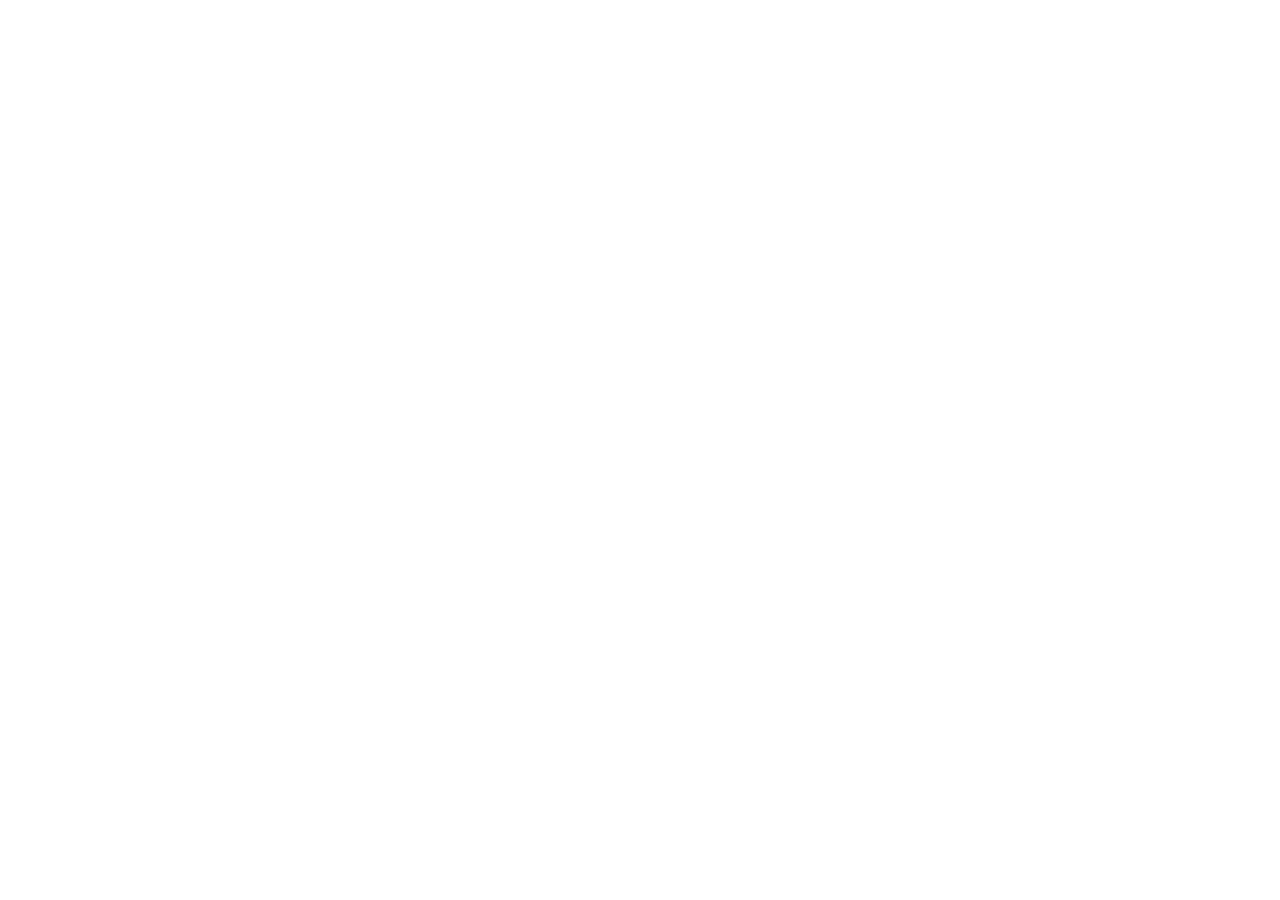
==== Actividades.html @ 1272c73a "Modificacion de landing" ====
<!DOCTYPE HTML>
<!--
	Phantom by HTML5 UP
	html5up.net | @ajlkn
	Free for personal and commercial use under the CCA 3.0 license (html5up.net/license)
-->
<html>
	<head>
		<title>Actividades</title>

	</head>
</html>
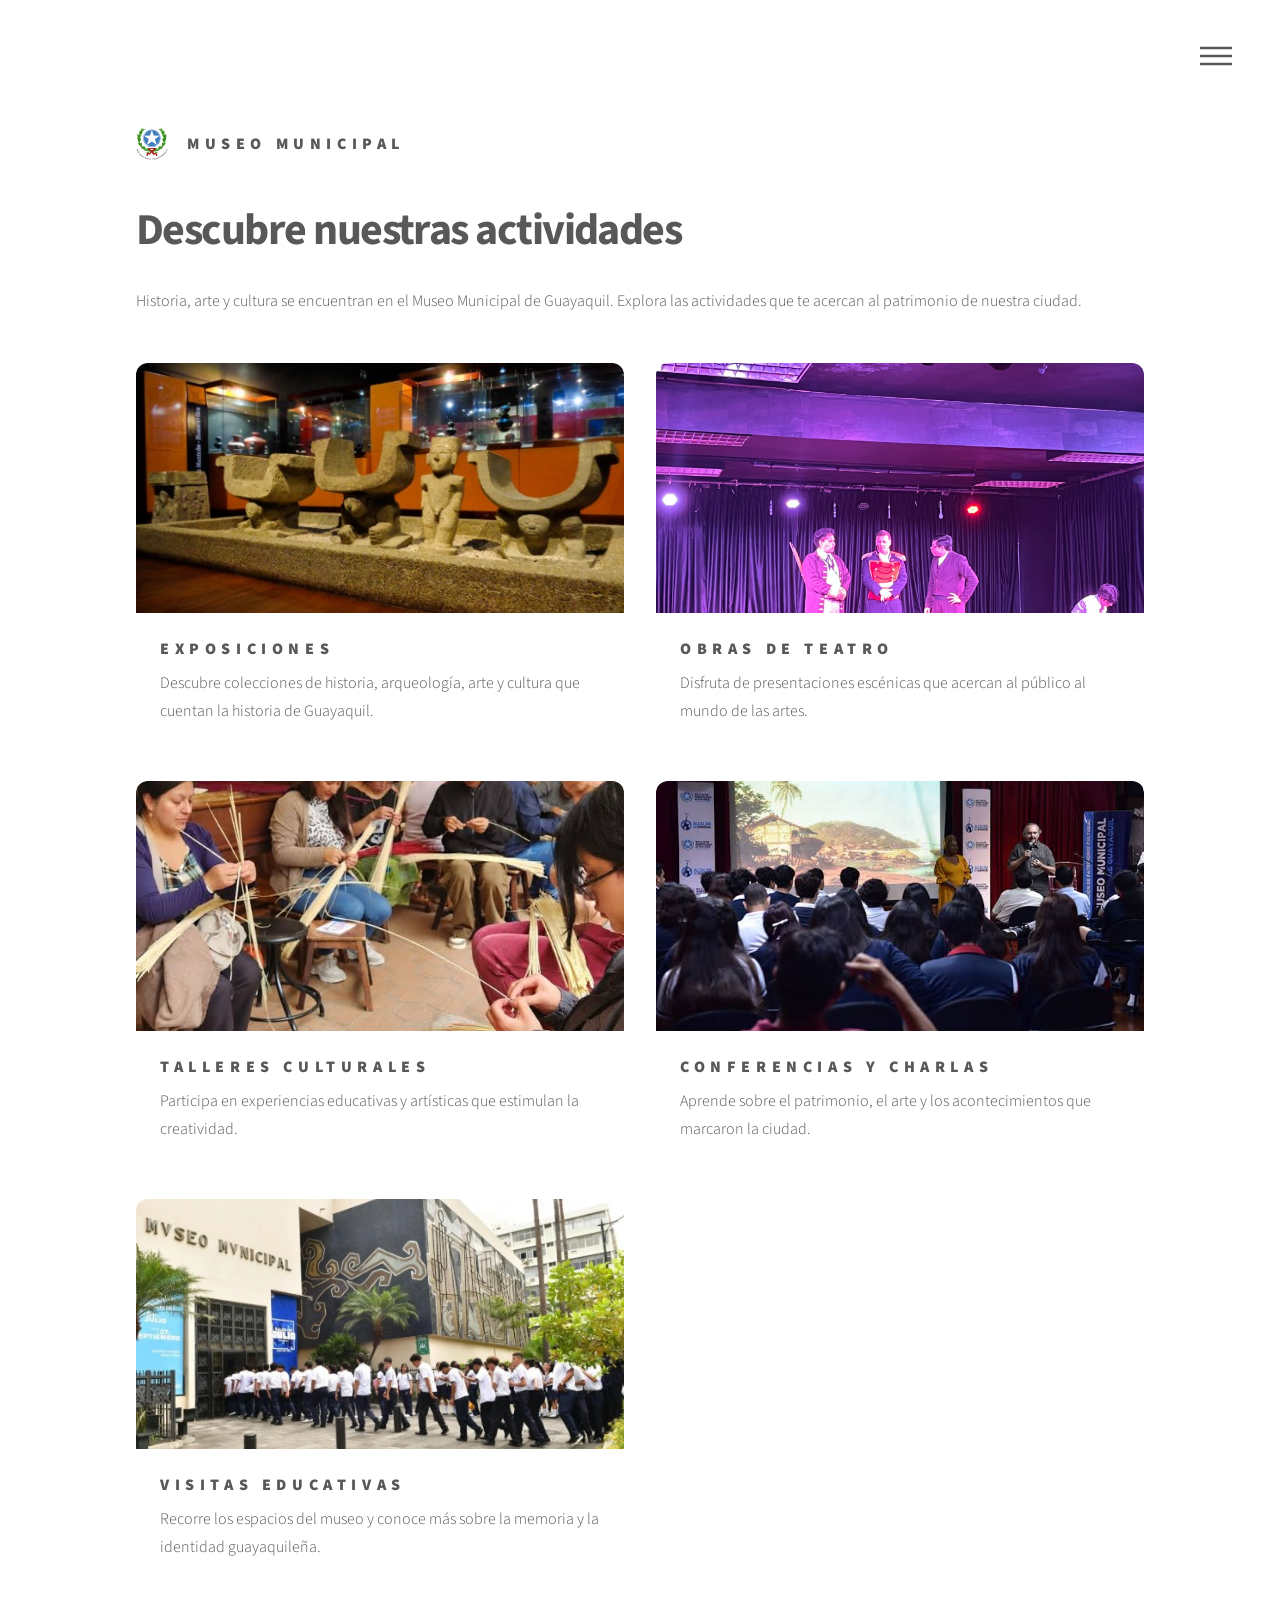
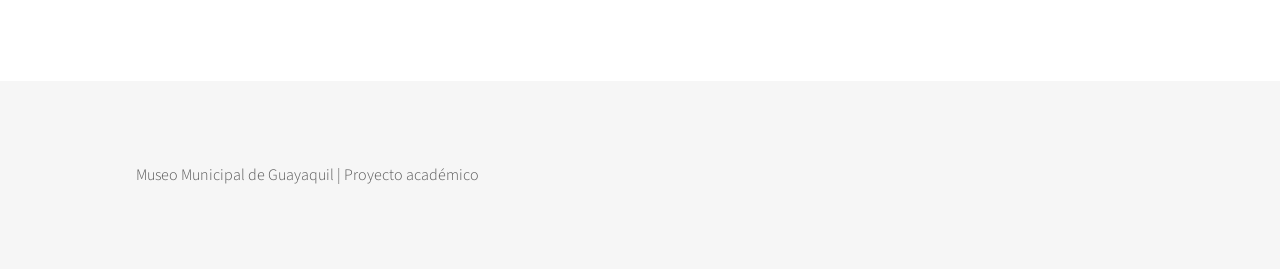
==== commit d4477a4c: "Creación del Menu" ====
--- a/Actividades.html
+++ b/Actividades.html
@@ -1,12 +1,200 @@
-<!DOCTYPE HTML>
-<!--
-	Phantom by HTML5 UP
-	html5up.net | @ajlkn
-	Free for personal and commercial use under the CCA 3.0 license (html5up.net/license)
--->
-<html>
-	<head>
-		<title>Actividades</title>
-
-	</head>
-</html>+
+<!DOCTYPE html>
+<html lang="es">
+<head>
+    <meta charset="UTF-8">
+    <meta name="viewport" content="width=device-width, initial-scale=1.0">
+    <title>Actividades | Museo Municipal de Guayaquil</title>
+
+    <link rel="stylesheet" href="assets/css/main.css">
+    <noscript>
+        <link rel="stylesheet" href="assets/css/noscript.css">
+    </noscript>
+
+    <style>
+        .intro {
+            margin-bottom: 3em;
+        }
+
+        .actividades-grid {
+            display: grid;
+            grid-template-columns: repeat(2, minmax(0, 1fr));
+            gap: 2em;
+        }
+
+        .actividad {
+            border-radius: 12px;
+            overflow: hidden;
+            background: rgba(255, 255, 255, 0.04);
+            transition: transform 0.3s, box-shadow 0.3s;
+        }
+
+        .actividad:hover {
+            transform: translateY(-6px);
+            box-shadow: 0 12px 30px rgba(0, 0, 0, 0.15);
+        }
+
+        .actividad img {
+            width: 100%;
+            height: 250px;
+            object-fit: cover;
+            display: block;
+        }
+
+        .actividad-contenido {
+            padding: 1.5em;
+        }
+
+        .actividad-contenido h3 {
+            margin-bottom: 0.5em;
+        }
+
+        .actividad-contenido p {
+            margin-bottom: 0;
+        }
+
+        @media screen and (max-width: 736px) {
+            .actividades-grid {
+                grid-template-columns: 1fr;
+            }
+
+            .actividad img {
+                height: 220px;
+            }
+        }
+    </style>
+</head>
+
+<body class="is-preload">
+
+    <div id="wrapper">
+
+        <!-- Encabezado y menú -->
+        <header id="header">
+            <div class="inner">
+                <a href="index.html" class="logo">
+                    <span class="symbol">
+                        <img src="images/logog.svg" alt="Logo del museo">
+                    </span>
+                    <span class="title">Museo Municipal</span>
+                </a>
+
+                <nav>
+                    <ul>
+                        <li><a href="#menu">Menú</a></li>
+                    </ul>
+                </nav>
+            </div>
+        </header>
+
+        <!-- Menú desplegable -->
+        <nav id="menu">
+            <h2>Menú</h2>
+            <ul>
+                <li><a href="index.html">Inicio</a></li>
+                <li><a href="Actividades.html">Actividades</a></li>
+                <li><a href="Galeria.html">Galería</a></li>
+                <li><a href="Historia.html">Historia</a></li>
+                <li><a href="obras.html">Obras culturales</a></li>
+                <li><a href="contactos.html">Contactos</a></li>
+                <li><a href="ubicacion.html">Ubicación</a></li>
+            </ul>
+        </nav>
+
+        <!-- Contenido principal -->
+        <div id="main">
+            <div class="inner">
+
+                <header class="intro">
+                    <h1>Descubre nuestras actividades</h1>
+                    <p>
+                        Historia, arte y cultura se encuentran en el Museo
+                        Municipal de Guayaquil. Explora las actividades que
+                        te acercan al patrimonio de nuestra ciudad.
+                    </p>
+                </header>
+
+                <section class="actividades-grid">
+
+                    <article class="actividad">
+                        <img src="images/expo.jpeg"
+                             alt="Exposición cultural del museo">
+                        <div class="actividad-contenido">
+                            <h3>Exposiciones</h3>
+                            <p>
+                                Descubre colecciones de historia, arqueología,
+                                arte y cultura que cuentan la historia de Guayaquil.
+                            </p>
+                        </div>
+                    </article>
+
+                    <article class="actividad">
+                        <img src="images/obras.jpeg"
+                             alt="Presentación de una obra teatral">
+                        <div class="actividad-contenido">
+                            <h3>Obras de teatro</h3>
+                            <p>
+                                Disfruta de presentaciones escénicas que
+                                acercan al público al mundo de las artes.
+                            </p>
+                        </div>
+                    </article>
+
+                    <article class="actividad">
+                        <img src="images/talleres.jpeg"
+                             alt="Taller artístico y educativo">
+                        <div class="actividad-contenido">
+                            <h3>Talleres culturales</h3>
+                            <p>
+                                Participa en experiencias educativas y
+                                artísticas que estimulan la creatividad.
+                            </p>
+                        </div>
+                    </article>
+
+                    <article class="actividad">
+                        <img src="images/conferencias.jpeg"
+                             alt="Conferencia cultural">
+                        <div class="actividad-contenido">
+                            <h3>Conferencias y charlas</h3>
+                            <p>
+                                Aprende sobre el patrimonio, el arte y los
+                                acontecimientos que marcaron la ciudad.
+                            </p>
+                        </div>
+                    </article>
+
+                    <article class="actividad">
+                        <img src="images/visitas.jpeg"
+                             alt="Visitantes recorriendo un museo">
+                        <div class="actividad-contenido">
+                            <h3>Visitas educativas</h3>
+                            <p>
+                                Recorre los espacios del museo y conoce más
+                                sobre la memoria y la identidad guayaquileña.
+                            </p>
+                        </div>
+                    </article>
+
+                </section>
+            </div>
+        </div>
+
+        <!-- Pie de página -->
+        <footer id="footer">
+            <div class="inner">
+                <p>Museo Municipal de Guayaquil | Proyecto académico</p>
+            </div>
+        </footer>
+
+    </div>
+
+    <!-- Scripts de la plantilla Phantom -->
+    <script src="assets/js/jquery.min.js"></script>
+    <script src="assets/js/browser.min.js"></script>
+    <script src="assets/js/breakpoints.min.js"></script>
+    <script src="assets/js/util.js"></script>
+    <script src="assets/js/main.js"></script>
+
+</body>
+</html>
--- a/assets/css/main.css
+++ b/assets/css/main.css
@@ -0,0 +1,3347 @@
+@import url(fontawesome-all.min.css);
+@import url("https://fonts.googleapis.com/css?family=Source+Sans+Pro:300,700,900");
+
+/*
+	Phantom by HTML5 UP
+	html5up.net | @ajlkn
+	Free for personal and commercial use under the CCA 3.0 license (html5up.net/license)
+*/
+
+html, body, div, span, applet, object,
+iframe, h1, h2, h3, h4, h5, h6, p, blockquote,
+pre, a, abbr, acronym, address, big, cite,
+code, del, dfn, em, img, ins, kbd, q, s, samp,
+small, strike, strong, sub, sup, tt, var, b,
+u, i, center, dl, dt, dd, ol, ul, li, fieldset,
+form, label, legend, table, caption, tbody,
+tfoot, thead, tr, th, td, article, aside,
+canvas, details, embed, figure, figcaption,
+footer, header, hgroup, menu, nav, output, ruby,
+section, summary, time, mark, audio, video {
+	margin: 0;
+	padding: 0;
+	border: 0;
+	font-size: 100%;
+	font: inherit;
+	vertical-align: baseline;}
+
+article, aside, details, figcaption, figure,
+footer, header, hgroup, menu, nav, section {
+	display: block;}
+
+body {
+	line-height: 1;
+}
+
+ol, ul {
+	list-style: none;
+}
+
+blockquote, q {
+	quotes: none;
+}
+
+	blockquote:before, blockquote:after, q:before, q:after {
+		content: '';
+		content: none;
+	}
+
+table {
+	border-collapse: collapse;
+	border-spacing: 0;
+}
+
+body {
+	-webkit-text-size-adjust: none;
+}
+
+mark {
+	background-color: transparent;
+	color: inherit;
+}
+
+input::-moz-focus-inner {
+	border: 0;
+	padding: 0;
+}
+
+input, select, textarea {
+	-moz-appearance: none;
+	-webkit-appearance: none;
+	-ms-appearance: none;
+	appearance: none;
+}
+
+/* Basic */
+
+	@-ms-viewport {
+		width: device-width;
+	}
+
+	body {
+		-ms-overflow-style: scrollbar;
+	}
+
+	@media screen and (max-width: 480px) {
+
+		html, body {
+			min-width: 320px;
+		}
+
+	}
+
+	html {
+		box-sizing: border-box;
+	}
+
+	*, *:before, *:after {
+		box-sizing: inherit;
+	}
+
+	body {
+		background: #ffffff;
+	}
+
+		body.is-preload *, body.is-preload *:before, body.is-preload *:after {
+			-moz-animation: none !important;
+			-webkit-animation: none !important;
+			-ms-animation: none !important;
+			animation: none !important;
+			-moz-transition: none !important;
+			-webkit-transition: none !important;
+			-ms-transition: none !important;
+			transition: none !important;
+		}
+
+/* Type */
+
+	body, input, select, textarea {
+		color: #585858;
+		font-family: "Source Sans Pro", Helvetica, sans-serif;
+		font-size: 16pt;
+		font-weight: 300;
+		line-height: 1.75;
+	}
+
+		@media screen and (max-width: 1680px) {
+
+			body, input, select, textarea {
+				font-size: 14pt;
+			}
+
+		}
+
+		@media screen and (max-width: 1280px) {
+
+			body, input, select, textarea {
+				font-size: 12pt;
+			}
+
+		}
+
+	a {
+		-moz-transition: border-bottom-color 0.2s ease, color 0.2s ease;
+		-webkit-transition: border-bottom-color 0.2s ease, color 0.2s ease;
+		-ms-transition: border-bottom-color 0.2s ease, color 0.2s ease;
+		transition: border-bottom-color 0.2s ease, color 0.2s ease;
+		text-decoration: none;
+		color: #585858;
+		border-bottom: dotted 1px rgba(88, 88, 88, 0.5);
+	}
+
+		a:hover {
+			border-bottom-color: transparent;
+			color: #f2849e !important;
+		}
+
+	strong, b {
+		font-weight: 900;
+	}
+
+	em, i {
+		font-style: italic;
+	}
+
+	p {
+		margin: 0 0 2em 0;
+	}
+
+	h1 {
+		font-size: 2.75em;
+		font-weight: 700;
+		line-height: 1.3;
+		margin: 0 0 1em 0;
+		letter-spacing: -0.035em;
+	}
+
+		h1 a {
+			color: inherit;
+		}
+
+		@media screen and (max-width: 736px) {
+
+			h1 {
+				font-size: 2em;
+				margin: 0 0 1em 0;
+			}
+
+		}
+
+		@media screen and (max-width: 360px) {
+
+			h1 {
+				font-size: 1.75em;
+			}
+
+		}
+
+	h2, h3, h4, h5, h6 {
+		font-weight: 900;
+		line-height: 1.5;
+		margin: 0 0 2em 0;
+		text-transform: uppercase;
+		letter-spacing: 0.35em;
+	}
+
+		h2 a, h3 a, h4 a, h5 a, h6 a {
+			color: inherit;
+		}
+
+	h2 {
+		font-size: 1.1em;
+	}
+
+	h3 {
+		font-size: 1em;
+	}
+
+	h4 {
+		font-size: 0.8em;
+	}
+
+	h5 {
+		font-size: 0.8em;
+	}
+
+	h6 {
+		font-size: 0.8em;
+	}
+
+	@media screen and (max-width: 980px) {
+
+		h1 br, h2 br, h3 br, h4 br, h5 br, h6 br {
+			display: none;
+		}
+
+	}
+
+	@media screen and (max-width: 736px) {
+
+		h2 {
+			font-size: 1em;
+		}
+
+		h3 {
+			font-size: 0.8em;
+		}
+
+	}
+
+	sub {
+		font-size: 0.8em;
+		position: relative;
+		top: 0.5em;
+	}
+
+	sup {
+		font-size: 0.8em;
+		position: relative;
+		top: -0.5em;
+	}
+
+	blockquote {
+		border-left: solid 4px #c9c9c9;
+		font-style: italic;
+		margin: 0 0 2em 0;
+		padding: 0.5em 0 0.5em 2em;
+	}
+
+	code {
+		background: rgba(144, 144, 144, 0.075);
+		border-radius: 4px;
+		border: solid 1px #c9c9c9;
+		font-family: "Courier New", monospace;
+		font-size: 0.9em;
+		margin: 0 0.25em;
+		padding: 0.25em 0.65em;
+	}
+
+	pre {
+		-webkit-overflow-scrolling: touch;
+		font-family: "Courier New", monospace;
+		font-size: 0.9em;
+		margin: 0 0 2em 0;
+	}
+
+		pre code {
+			display: block;
+			line-height: 1.75;
+			padding: 1em 1.5em;
+			overflow-x: auto;
+		}
+
+	hr {
+		border: 0;
+		border-bottom: solid 1px #c9c9c9;
+		margin: 2em 0;
+	}
+
+		hr.major {
+			margin: 3em 0;
+		}
+
+	.align-left {
+		text-align: left;
+	}
+
+	.align-center {
+		text-align: center;
+	}
+
+	.align-right {
+		text-align: right;
+	}
+
+/* Row */
+
+	.row {
+		display: flex;
+		flex-wrap: wrap;
+		box-sizing: border-box;
+		align-items: stretch;
+	}
+
+		.row > * {
+			box-sizing: border-box;
+		}
+
+		.row.gtr-uniform > * > :last-child {
+			margin-bottom: 0;
+		}
+
+		.row.aln-left {
+			justify-content: flex-start;
+		}
+
+		.row.aln-center {
+			justify-content: center;
+		}
+
+		.row.aln-right {
+			justify-content: flex-end;
+		}
+
+		.row.aln-top {
+			align-items: flex-start;
+		}
+
+		.row.aln-middle {
+			align-items: center;
+		}
+
+		.row.aln-bottom {
+			align-items: flex-end;
+		}
+
+		.row > .imp {
+			order: -1;
+		}
+
+		.row > .col-1 {
+			width: 8.33333%;
+		}
+
+		.row > .off-1 {
+			margin-left: 8.33333%;
+		}
+
+		.row > .col-2 {
+			width: 16.66667%;
+		}
+
+		.row > .off-2 {
+			margin-left: 16.66667%;
+		}
+
+		.row > .col-3 {
+			width: 25%;
+		}
+
+		.row > .off-3 {
+			margin-left: 25%;
+		}
+
+		.row > .col-4 {
+			width: 33.33333%;
+		}
+
+		.row > .off-4 {
+			margin-left: 33.33333%;
+		}
+
+		.row > .col-5 {
+			width: 41.66667%;
+		}
+
+		.row > .off-5 {
+			margin-left: 41.66667%;
+		}
+
+		.row > .col-6 {
+			width: 50%;
+		}
+
+		.row > .off-6 {
+			margin-left: 50%;
+		}
+
+		.row > .col-7 {
+			width: 58.33333%;
+		}
+
+		.row > .off-7 {
+			margin-left: 58.33333%;
+		}
+
+		.row > .col-8 {
+			width: 66.66667%;
+		}
+
+		.row > .off-8 {
+			margin-left: 66.66667%;
+		}
+
+		.row > .col-9 {
+			width: 75%;
+		}
+
+		.row > .off-9 {
+			margin-left: 75%;
+		}
+
+		.row > .col-10 {
+			width: 83.33333%;
+		}
+
+		.row > .off-10 {
+			margin-left: 83.33333%;
+		}
+
+		.row > .col-11 {
+			width: 91.66667%;
+		}
+
+		.row > .off-11 {
+			margin-left: 91.66667%;
+		}
+
+		.row > .col-12 {
+			width: 100%;
+		}
+
+		.row > .off-12 {
+			margin-left: 100%;
+		}
+
+		.row.gtr-0 {
+			margin-top: 0;
+			margin-left: 0em;
+		}
+
+			.row.gtr-0 > * {
+				padding: 0 0 0 0em;
+			}
+
+			.row.gtr-0.gtr-uniform {
+				margin-top: 0em;
+			}
+
+				.row.gtr-0.gtr-uniform > * {
+					padding-top: 0em;
+				}
+
+		.row.gtr-25 {
+			margin-top: 0;
+			margin-left: -0.5em;
+		}
+
+			.row.gtr-25 > * {
+				padding: 0 0 0 0.5em;
+			}
+
+			.row.gtr-25.gtr-uniform {
+				margin-top: -0.5em;
+			}
+
+				.row.gtr-25.gtr-uniform > * {
+					padding-top: 0.5em;
+				}
+
+		.row.gtr-50 {
+			margin-top: 0;
+			margin-left: -1em;
+		}
+
+			.row.gtr-50 > * {
+				padding: 0 0 0 1em;
+			}
+
+			.row.gtr-50.gtr-uniform {
+				margin-top: -1em;
+			}
+
+				.row.gtr-50.gtr-uniform > * {
+					padding-top: 1em;
+				}
+
+		.row {
+			margin-top: 0;
+			margin-left: -2em;
+		}
+
+			.row > * {
+				padding: 0 0 0 2em;
+			}
+
+			.row.gtr-uniform {
+				margin-top: -2em;
+			}
+
+				.row.gtr-uniform > * {
+					padding-top: 2em;
+				}
+
+		.row.gtr-150 {
+			margin-top: 0;
+			margin-left: -3em;
+		}
+
+			.row.gtr-150 > * {
+				padding: 0 0 0 3em;
+			}
+
+			.row.gtr-150.gtr-uniform {
+				margin-top: -3em;
+			}
+
+				.row.gtr-150.gtr-uniform > * {
+					padding-top: 3em;
+				}
+
+		.row.gtr-200 {
+			margin-top: 0;
+			margin-left: -4em;
+		}
+
+			.row.gtr-200 > * {
+				padding: 0 0 0 4em;
+			}
+
+			.row.gtr-200.gtr-uniform {
+				margin-top: -4em;
+			}
+
+				.row.gtr-200.gtr-uniform > * {
+					padding-top: 4em;
+				}
+
+		@media screen and (max-width: 1680px) {
+
+			.row {
+				display: flex;
+				flex-wrap: wrap;
+				box-sizing: border-box;
+				align-items: stretch;
+			}
+
+				.row > * {
+					box-sizing: border-box;
+				}
+
+				.row.gtr-uniform > * > :last-child {
+					margin-bottom: 0;
+				}
+
+				.row.aln-left {
+					justify-content: flex-start;
+				}
+
+				.row.aln-center {
+					justify-content: center;
+				}
+
+				.row.aln-right {
+					justify-content: flex-end;
+				}
+
+				.row.aln-top {
+					align-items: flex-start;
+				}
+
+				.row.aln-middle {
+					align-items: center;
+				}
+
+				.row.aln-bottom {
+					align-items: flex-end;
+				}
+
+				.row > .imp-xlarge {
+					order: -1;
+				}
+
+				.row > .col-1-xlarge {
+					width: 8.33333%;
+				}
+
+				.row > .off-1-xlarge {
+					margin-left: 8.33333%;
+				}
+
+				.row > .col-2-xlarge {
+					width: 16.66667%;
+				}
+
+				.row > .off-2-xlarge {
+					margin-left: 16.66667%;
+				}
+
+				.row > .col-3-xlarge {
+					width: 25%;
+				}
+
+				.row > .off-3-xlarge {
+					margin-left: 25%;
+				}
+
+				.row > .col-4-xlarge {
+					width: 33.33333%;
+				}
+
+				.row > .off-4-xlarge {
+					margin-left: 33.33333%;
+				}
+
+				.row > .col-5-xlarge {
+					width: 41.66667%;
+				}
+
+				.row > .off-5-xlarge {
+					margin-left: 41.66667%;
+				}
+
+				.row > .col-6-xlarge {
+					width: 50%;
+				}
+
+				.row > .off-6-xlarge {
+					margin-left: 50%;
+				}
+
+				.row > .col-7-xlarge {
+					width: 58.33333%;
+				}
+
+				.row > .off-7-xlarge {
+					margin-left: 58.33333%;
+				}
+
+				.row > .col-8-xlarge {
+					width: 66.66667%;
+				}
+
+				.row > .off-8-xlarge {
+					margin-left: 66.66667%;
+				}
+
+				.row > .col-9-xlarge {
+					width: 75%;
+				}
+
+				.row > .off-9-xlarge {
+					margin-left: 75%;
+				}
+
+				.row > .col-10-xlarge {
+					width: 83.33333%;
+				}
+
+				.row > .off-10-xlarge {
+					margin-left: 83.33333%;
+				}
+
+				.row > .col-11-xlarge {
+					width: 91.66667%;
+				}
+
+				.row > .off-11-xlarge {
+					margin-left: 91.66667%;
+				}
+
+				.row > .col-12-xlarge {
+					width: 100%;
+				}
+
+				.row > .off-12-xlarge {
+					margin-left: 100%;
+				}
+
+				.row.gtr-0 {
+					margin-top: 0;
+					margin-left: 0em;
+				}
+
+					.row.gtr-0 > * {
+						padding: 0 0 0 0em;
+					}
+
+					.row.gtr-0.gtr-uniform {
+						margin-top: 0em;
+					}
+
+						.row.gtr-0.gtr-uniform > * {
+							padding-top: 0em;
+						}
+
+				.row.gtr-25 {
+					margin-top: 0;
+					margin-left: -0.5em;
+				}
+
+					.row.gtr-25 > * {
+						padding: 0 0 0 0.5em;
+					}
+
+					.row.gtr-25.gtr-uniform {
+						margin-top: -0.5em;
+					}
+
+						.row.gtr-25.gtr-uniform > * {
+							padding-top: 0.5em;
+						}
+
+				.row.gtr-50 {
+					margin-top: 0;
+					margin-left: -1em;
+				}
+
+					.row.gtr-50 > * {
+						padding: 0 0 0 1em;
+					}
+
+					.row.gtr-50.gtr-uniform {
+						margin-top: -1em;
+					}
+
+						.row.gtr-50.gtr-uniform > * {
+							padding-top: 1em;
+						}
+
+				.row {
+					margin-top: 0;
+					margin-left: -2em;
+				}
+
+					.row > * {
+						padding: 0 0 0 2em;
+					}
+
+					.row.gtr-uniform {
+						margin-top: -2em;
+					}
+
+						.row.gtr-uniform > * {
+							padding-top: 2em;
+						}
+
+				.row.gtr-150 {
+					margin-top: 0;
+					margin-left: -3em;
+				}
+
+					.row.gtr-150 > * {
+						padding: 0 0 0 3em;
+					}
+
+					.row.gtr-150.gtr-uniform {
+						margin-top: -3em;
+					}
+
+						.row.gtr-150.gtr-uniform > * {
+							padding-top: 3em;
+						}
+
+				.row.gtr-200 {
+					margin-top: 0;
+					margin-left: -4em;
+				}
+
+					.row.gtr-200 > * {
+						padding: 0 0 0 4em;
+					}
+
+					.row.gtr-200.gtr-uniform {
+						margin-top: -4em;
+					}
+
+						.row.gtr-200.gtr-uniform > * {
+							padding-top: 4em;
+						}
+
+		}
+
+		@media screen and (max-width: 1280px) {
+
+			.row {
+				display: flex;
+				flex-wrap: wrap;
+				box-sizing: border-box;
+				align-items: stretch;
+			}
+
+				.row > * {
+					box-sizing: border-box;
+				}
+
+				.row.gtr-uniform > * > :last-child {
+					margin-bottom: 0;
+				}
+
+				.row.aln-left {
+					justify-content: flex-start;
+				}
+
+				.row.aln-center {
+					justify-content: center;
+				}
+
+				.row.aln-right {
+					justify-content: flex-end;
+				}
+
+				.row.aln-top {
+					align-items: flex-start;
+				}
+
+				.row.aln-middle {
+					align-items: center;
+				}
+
+				.row.aln-bottom {
+					align-items: flex-end;
+				}
+
+				.row > .imp-large {
+					order: -1;
+				}
+
+				.row > .col-1-large {
+					width: 8.33333%;
+				}
+
+				.row > .off-1-large {
+					margin-left: 8.33333%;
+				}
+
+				.row > .col-2-large {
+					width: 16.66667%;
+				}
+
+				.row > .off-2-large {
+					margin-left: 16.66667%;
+				}
+
+				.row > .col-3-large {
+					width: 25%;
+				}
+
+				.row > .off-3-large {
+					margin-left: 25%;
+				}
+
+				.row > .col-4-large {
+					width: 33.33333%;
+				}
+
+				.row > .off-4-large {
+					margin-left: 33.33333%;
+				}
+
+				.row > .col-5-large {
+					width: 41.66667%;
+				}
+
+				.row > .off-5-large {
+					margin-left: 41.66667%;
+				}
+
+				.row > .col-6-large {
+					width: 50%;
+				}
+
+				.row > .off-6-large {
+					margin-left: 50%;
+				}
+
+				.row > .col-7-large {
+					width: 58.33333%;
+				}
+
+				.row > .off-7-large {
+					margin-left: 58.33333%;
+				}
+
+				.row > .col-8-large {
+					width: 66.66667%;
+				}
+
+				.row > .off-8-large {
+					margin-left: 66.66667%;
+				}
+
+				.row > .col-9-large {
+					width: 75%;
+				}
+
+				.row > .off-9-large {
+					margin-left: 75%;
+				}
+
+				.row > .col-10-large {
+					width: 83.33333%;
+				}
+
+				.row > .off-10-large {
+					margin-left: 83.33333%;
+				}
+
+				.row > .col-11-large {
+					width: 91.66667%;
+				}
+
+				.row > .off-11-large {
+					margin-left: 91.66667%;
+				}
+
+				.row > .col-12-large {
+					width: 100%;
+				}
+
+				.row > .off-12-large {
+					margin-left: 100%;
+				}
+
+				.row.gtr-0 {
+					margin-top: 0;
+					margin-left: 0em;
+				}
+
+					.row.gtr-0 > * {
+						padding: 0 0 0 0em;
+					}
+
+					.row.gtr-0.gtr-uniform {
+						margin-top: 0em;
+					}
+
+						.row.gtr-0.gtr-uniform > * {
+							padding-top: 0em;
+						}
+
+				.row.gtr-25 {
+					margin-top: 0;
+					margin-left: -0.5em;
+				}
+
+					.row.gtr-25 > * {
+						padding: 0 0 0 0.5em;
+					}
+
+					.row.gtr-25.gtr-uniform {
+						margin-top: -0.5em;
+					}
+
+						.row.gtr-25.gtr-uniform > * {
+							padding-top: 0.5em;
+						}
+
+				.row.gtr-50 {
+					margin-top: 0;
+					margin-left: -1em;
+				}
+
+					.row.gtr-50 > * {
+						padding: 0 0 0 1em;
+					}
+
+					.row.gtr-50.gtr-uniform {
+						margin-top: -1em;
+					}
+
+						.row.gtr-50.gtr-uniform > * {
+							padding-top: 1em;
+						}
+
+				.row {
+					margin-top: 0;
+					margin-left: -2em;
+				}
+
+					.row > * {
+						padding: 0 0 0 2em;
+					}
+
+					.row.gtr-uniform {
+						margin-top: -2em;
+					}
+
+						.row.gtr-uniform > * {
+							padding-top: 2em;
+						}
+
+				.row.gtr-150 {
+					margin-top: 0;
+					margin-left: -3em;
+				}
+
+					.row.gtr-150 > * {
+						padding: 0 0 0 3em;
+					}
+
+					.row.gtr-150.gtr-uniform {
+						margin-top: -3em;
+					}
+
+						.row.gtr-150.gtr-uniform > * {
+							padding-top: 3em;
+						}
+
+				.row.gtr-200 {
+					margin-top: 0;
+					margin-left: -4em;
+				}
+
+					.row.gtr-200 > * {
+						padding: 0 0 0 4em;
+					}
+
+					.row.gtr-200.gtr-uniform {
+						margin-top: -4em;
+					}
+
+						.row.gtr-200.gtr-uniform > * {
+							padding-top: 4em;
+						}
+
+		}
+
+		@media screen and (max-width: 980px) {
+
+			.row {
+				display: flex;
+				flex-wrap: wrap;
+				box-sizing: border-box;
+				align-items: stretch;
+			}
+
+				.row > * {
+					box-sizing: border-box;
+				}
+
+				.row.gtr-uniform > * > :last-child {
+					margin-bottom: 0;
+				}
+
+				.row.aln-left {
+					justify-content: flex-start;
+				}
+
+				.row.aln-center {
+					justify-content: center;
+				}
+
+				.row.aln-right {
+					justify-content: flex-end;
+				}
+
+				.row.aln-top {
+					align-items: flex-start;
+				}
+
+				.row.aln-middle {
+					align-items: center;
+				}
+
+				.row.aln-bottom {
+					align-items: flex-end;
+				}
+
+				.row > .imp-medium {
+					order: -1;
+				}
+
+				.row > .col-1-medium {
+					width: 8.33333%;
+				}
+
+				.row > .off-1-medium {
+					margin-left: 8.33333%;
+				}
+
+				.row > .col-2-medium {
+					width: 16.66667%;
+				}
+
+				.row > .off-2-medium {
+					margin-left: 16.66667%;
+				}
+
+				.row > .col-3-medium {
+					width: 25%;
+				}
+
+				.row > .off-3-medium {
+					margin-left: 25%;
+				}
+
+				.row > .col-4-medium {
+					width: 33.33333%;
+				}
+
+				.row > .off-4-medium {
+					margin-left: 33.33333%;
+				}
+
+				.row > .col-5-medium {
+					width: 41.66667%;
+				}
+
+				.row > .off-5-medium {
+					margin-left: 41.66667%;
+				}
+
+				.row > .col-6-medium {
+					width: 50%;
+				}
+
+				.row > .off-6-medium {
+					margin-left: 50%;
+				}
+
+				.row > .col-7-medium {
+					width: 58.33333%;
+				}
+
+				.row > .off-7-medium {
+					margin-left: 58.33333%;
+				}
+
+				.row > .col-8-medium {
+					width: 66.66667%;
+				}
+
+				.row > .off-8-medium {
+					margin-left: 66.66667%;
+				}
+
+				.row > .col-9-medium {
+					width: 75%;
+				}
+
+				.row > .off-9-medium {
+					margin-left: 75%;
+				}
+
+				.row > .col-10-medium {
+					width: 83.33333%;
+				}
+
+				.row > .off-10-medium {
+					margin-left: 83.33333%;
+				}
+
+				.row > .col-11-medium {
+					width: 91.66667%;
+				}
+
+				.row > .off-11-medium {
+					margin-left: 91.66667%;
+				}
+
+				.row > .col-12-medium {
+					width: 100%;
+				}
+
+				.row > .off-12-medium {
+					margin-left: 100%;
+				}
+
+				.row.gtr-0 {
+					margin-top: 0;
+					margin-left: 0em;
+				}
+
+					.row.gtr-0 > * {
+						padding: 0 0 0 0em;
+					}
+
+					.row.gtr-0.gtr-uniform {
+						margin-top: 0em;
+					}
+
+						.row.gtr-0.gtr-uniform > * {
+							padding-top: 0em;
+						}
+
+				.row.gtr-25 {
+					margin-top: 0;
+					margin-left: -0.375em;
+				}
+
+					.row.gtr-25 > * {
+						padding: 0 0 0 0.375em;
+					}
+
+					.row.gtr-25.gtr-uniform {
+						margin-top: -0.375em;
+					}
+
+						.row.gtr-25.gtr-uniform > * {
+							padding-top: 0.375em;
+						}
+
+				.row.gtr-50 {
+					margin-top: 0;
+					margin-left: -0.75em;
+				}
+
+					.row.gtr-50 > * {
+						padding: 0 0 0 0.75em;
+					}
+
+					.row.gtr-50.gtr-uniform {
+						margin-top: -0.75em;
+					}
+
+						.row.gtr-50.gtr-uniform > * {
+							padding-top: 0.75em;
+						}
+
+				.row {
+					margin-top: 0;
+					margin-left: -1.5em;
+				}
+
+					.row > * {
+						padding: 0 0 0 1.5em;
+					}
+
+					.row.gtr-uniform {
+						margin-top: -1.5em;
+					}
+
+						.row.gtr-uniform > * {
+							padding-top: 1.5em;
+						}
+
+				.row.gtr-150 {
+					margin-top: 0;
+					margin-left: -2.25em;
+				}
+
+					.row.gtr-150 > * {
+						padding: 0 0 0 2.25em;
+					}
+
+					.row.gtr-150.gtr-uniform {
+						margin-top: -2.25em;
+					}
+
+						.row.gtr-150.gtr-uniform > * {
+							padding-top: 2.25em;
+						}
+
+				.row.gtr-200 {
+					margin-top: 0;
+					margin-left: -3em;
+				}
+
+					.row.gtr-200 > * {
+						padding: 0 0 0 3em;
+					}
+
+					.row.gtr-200.gtr-uniform {
+						margin-top: -3em;
+					}
+
+						.row.gtr-200.gtr-uniform > * {
+							padding-top: 3em;
+						}
+
+		}
+
+		@media screen and (max-width: 736px) {
+
+			.row {
+				display: flex;
+				flex-wrap: wrap;
+				box-sizing: border-box;
+				align-items: stretch;
+			}
+
+				.row > * {
+					box-sizing: border-box;
+				}
+
+				.row.gtr-uniform > * > :last-child {
+					margin-bottom: 0;
+				}
+
+				.row.aln-left {
+					justify-content: flex-start;
+				}
+
+				.row.aln-center {
+					justify-content: center;
+				}
+
+				.row.aln-right {
+					justify-content: flex-end;
+				}
+
+				.row.aln-top {
+					align-items: flex-start;
+				}
+
+				.row.aln-middle {
+					align-items: center;
+				}
+
+				.row.aln-bottom {
+					align-items: flex-end;
+				}
+
+				.row > .imp-small {
+					order: -1;
+				}
+
+				.row > .col-1-small {
+					width: 8.33333%;
+				}
+
+				.row > .off-1-small {
+					margin-left: 8.33333%;
+				}
+
+				.row > .col-2-small {
+					width: 16.66667%;
+				}
+
+				.row > .off-2-small {
+					margin-left: 16.66667%;
+				}
+
+				.row > .col-3-small {
+					width: 25%;
+				}
+
+				.row > .off-3-small {
+					margin-left: 25%;
+				}
+
+				.row > .col-4-small {
+					width: 33.33333%;
+				}
+
+				.row > .off-4-small {
+					margin-left: 33.33333%;
+				}
+
+				.row > .col-5-small {
+					width: 41.66667%;
+				}
+
+				.row > .off-5-small {
+					margin-left: 41.66667%;
+				}
+
+				.row > .col-6-small {
+					width: 50%;
+				}
+
+				.row > .off-6-small {
+					margin-left: 50%;
+				}
+
+				.row > .col-7-small {
+					width: 58.33333%;
+				}
+
+				.row > .off-7-small {
+					margin-left: 58.33333%;
+				}
+
+				.row > .col-8-small {
+					width: 66.66667%;
+				}
+
+				.row > .off-8-small {
+					margin-left: 66.66667%;
+				}
+
+				.row > .col-9-small {
+					width: 75%;
+				}
+
+				.row > .off-9-small {
+					margin-left: 75%;
+				}
+
+				.row > .col-10-small {
+					width: 83.33333%;
+				}
+
+				.row > .off-10-small {
+					margin-left: 83.33333%;
+				}
+
+				.row > .col-11-small {
+					width: 91.66667%;
+				}
+
+				.row > .off-11-small {
+					margin-left: 91.66667%;
+				}
+
+				.row > .col-12-small {
+					width: 100%;
+				}
+
+				.row > .off-12-small {
+					margin-left: 100%;
+				}
+
+				.row.gtr-0 {
+					margin-top: 0;
+					margin-left: 0em;
+				}
+
+					.row.gtr-0 > * {
+						padding: 0 0 0 0em;
+					}
+
+					.row.gtr-0.gtr-uniform {
+						margin-top: 0em;
+					}
+
+						.row.gtr-0.gtr-uniform > * {
+							padding-top: 0em;
+						}
+
+				.row.gtr-25 {
+					margin-top: 0;
+					margin-left: -0.25em;
+				}
+
+					.row.gtr-25 > * {
+						padding: 0 0 0 0.25em;
+					}
+
+					.row.gtr-25.gtr-uniform {
+						margin-top: -0.25em;
+					}
+
+						.row.gtr-25.gtr-uniform > * {
+							padding-top: 0.25em;
+						}
+
+				.row.gtr-50 {
+					margin-top: 0;
+					margin-left: -0.5em;
+				}
+
+					.row.gtr-50 > * {
+						padding: 0 0 0 0.5em;
+					}
+
+					.row.gtr-50.gtr-uniform {
+						margin-top: -0.5em;
+					}
+
+						.row.gtr-50.gtr-uniform > * {
+							padding-top: 0.5em;
+						}
+
+				.row {
+					margin-top: 0;
+					margin-left: -1em;
+				}
+
+					.row > * {
+						padding: 0 0 0 1em;
+					}
+
+					.row.gtr-uniform {
+						margin-top: -1em;
+					}
+
+						.row.gtr-uniform > * {
+							padding-top: 1em;
+						}
+
+				.row.gtr-150 {
+					margin-top: 0;
+					margin-left: -1.5em;
+				}
+
+					.row.gtr-150 > * {
+						padding: 0 0 0 1.5em;
+					}
+
+					.row.gtr-150.gtr-uniform {
+						margin-top: -1.5em;
+					}
+
+						.row.gtr-150.gtr-uniform > * {
+							padding-top: 1.5em;
+						}
+
+				.row.gtr-200 {
+					margin-top: 0;
+					margin-left: -2em;
+				}
+
+					.row.gtr-200 > * {
+						padding: 0 0 0 2em;
+					}
+
+					.row.gtr-200.gtr-uniform {
+						margin-top: -2em;
+					}
+
+						.row.gtr-200.gtr-uniform > * {
+							padding-top: 2em;
+						}
+
+		}
+
+		@media screen and (max-width: 480px) {
+
+			.row {
+				display: flex;
+				flex-wrap: wrap;
+				box-sizing: border-box;
+				align-items: stretch;
+			}
+
+				.row > * {
+					box-sizing: border-box;
+				}
+
+				.row.gtr-uniform > * > :last-child {
+					margin-bottom: 0;
+				}
+
+				.row.aln-left {
+					justify-content: flex-start;
+				}
+
+				.row.aln-center {
+					justify-content: center;
+				}
+
+				.row.aln-right {
+					justify-content: flex-end;
+				}
+
+				.row.aln-top {
+					align-items: flex-start;
+				}
+
+				.row.aln-middle {
+					align-items: center;
+				}
+
+				.row.aln-bottom {
+					align-items: flex-end;
+				}
+
+				.row > .imp-xsmall {
+					order: -1;
+				}
+
+				.row > .col-1-xsmall {
+					width: 8.33333%;
+				}
+
+				.row > .off-1-xsmall {
+					margin-left: 8.33333%;
+				}
+
+				.row > .col-2-xsmall {
+					width: 16.66667%;
+				}
+
+				.row > .off-2-xsmall {
+					margin-left: 16.66667%;
+				}
+
+				.row > .col-3-xsmall {
+					width: 25%;
+				}
+
+				.row > .off-3-xsmall {
+					margin-left: 25%;
+				}
+
+				.row > .col-4-xsmall {
+					width: 33.33333%;
+				}
+
+				.row > .off-4-xsmall {
+					margin-left: 33.33333%;
+				}
+
+				.row > .col-5-xsmall {
+					width: 41.66667%;
+				}
+
+				.row > .off-5-xsmall {
+					margin-left: 41.66667%;
+				}
+
+				.row > .col-6-xsmall {
+					width: 50%;
+				}
+
+				.row > .off-6-xsmall {
+					margin-left: 50%;
+				}
+
+				.row > .col-7-xsmall {
+					width: 58.33333%;
+				}
+
+				.row > .off-7-xsmall {
+					margin-left: 58.33333%;
+				}
+
+				.row > .col-8-xsmall {
+					width: 66.66667%;
+				}
+
+				.row > .off-8-xsmall {
+					margin-left: 66.66667%;
+				}
+
+				.row > .col-9-xsmall {
+					width: 75%;
+				}
+
+				.row > .off-9-xsmall {
+					margin-left: 75%;
+				}
+
+				.row > .col-10-xsmall {
+					width: 83.33333%;
+				}
+
+				.row > .off-10-xsmall {
+					margin-left: 83.33333%;
+				}
+
+				.row > .col-11-xsmall {
+					width: 91.66667%;
+				}
+
+				.row > .off-11-xsmall {
+					margin-left: 91.66667%;
+				}
+
+				.row > .col-12-xsmall {
+					width: 100%;
+				}
+
+				.row > .off-12-xsmall {
+					margin-left: 100%;
+				}
+
+				.row.gtr-0 {
+					margin-top: 0;
+					margin-left: 0em;
+				}
+
+					.row.gtr-0 > * {
+						padding: 0 0 0 0em;
+					}
+
+					.row.gtr-0.gtr-uniform {
+						margin-top: 0em;
+					}
+
+						.row.gtr-0.gtr-uniform > * {
+							padding-top: 0em;
+						}
+
+				.row.gtr-25 {
+					margin-top: 0;
+					margin-left: -0.25em;
+				}
+
+					.row.gtr-25 > * {
+						padding: 0 0 0 0.25em;
+					}
+
+					.row.gtr-25.gtr-uniform {
+						margin-top: -0.25em;
+					}
+
+						.row.gtr-25.gtr-uniform > * {
+							padding-top: 0.25em;
+						}
+
+				.row.gtr-50 {
+					margin-top: 0;
+					margin-left: -0.5em;
+				}
+
+					.row.gtr-50 > * {
+						padding: 0 0 0 0.5em;
+					}
+
+					.row.gtr-50.gtr-uniform {
+						margin-top: -0.5em;
+					}
+
+						.row.gtr-50.gtr-uniform > * {
+							padding-top: 0.5em;
+						}
+
+				.row {
+					margin-top: 0;
+					margin-left: -1em;
+				}
+
+					.row > * {
+						padding: 0 0 0 1em;
+					}
+
+					.row.gtr-uniform {
+						margin-top: -1em;
+					}
+
+						.row.gtr-uniform > * {
+							padding-top: 1em;
+						}
+
+				.row.gtr-150 {
+					margin-top: 0;
+					margin-left: -1.5em;
+				}
+
+					.row.gtr-150 > * {
+						padding: 0 0 0 1.5em;
+					}
+
+					.row.gtr-150.gtr-uniform {
+						margin-top: -1.5em;
+					}
+
+						.row.gtr-150.gtr-uniform > * {
+							padding-top: 1.5em;
+						}
+
+				.row.gtr-200 {
+					margin-top: 0;
+					margin-left: -2em;
+				}
+
+					.row.gtr-200 > * {
+						padding: 0 0 0 2em;
+					}
+
+					.row.gtr-200.gtr-uniform {
+						margin-top: -2em;
+					}
+
+						.row.gtr-200.gtr-uniform > * {
+							padding-top: 2em;
+						}
+
+		}
+
+/* Section/Article */
+
+	section.special, article.special {
+		text-align: center;
+	}
+
+	header p {
+		margin-top: -1em;
+	}
+
+	@media screen and (max-width: 736px) {
+
+		header p {
+			margin-top: 0;
+		}
+
+	}
+
+/* Icon */
+
+	.icon {
+		text-decoration: none;
+		border-bottom: none;
+		position: relative;
+	}
+
+		.icon:before {
+			-moz-osx-font-smoothing: grayscale;
+			-webkit-font-smoothing: antialiased;
+			display: inline-block;
+			font-style: normal;
+			font-variant: normal;
+			text-rendering: auto;
+			line-height: 1;
+			text-transform: none !important;
+			font-family: 'Font Awesome 5 Free';
+			font-weight: 400;
+		}
+
+		.icon > .label {
+			display: none;
+		}
+
+		.icon:before {
+			line-height: inherit;
+		}
+
+		.icon.solid:before {
+			font-weight: 900;
+		}
+
+		.icon.brands:before {
+			font-family: 'Font Awesome 5 Brands';
+		}
+
+		.icon.style2 {
+			-moz-transition: background-color 0.2s ease-in-out, color 0.2s ease-in-out, border-color 0.2s ease-in-out;
+			-webkit-transition: background-color 0.2s ease-in-out, color 0.2s ease-in-out, border-color 0.2s ease-in-out;
+			-ms-transition: background-color 0.2s ease-in-out, color 0.2s ease-in-out, border-color 0.2s ease-in-out;
+			transition: background-color 0.2s ease-in-out, color 0.2s ease-in-out, border-color 0.2s ease-in-out;
+			background-color: transparent;
+			border: solid 1px #c9c9c9;
+			border-radius: 4px;
+			width: 2.65em;
+			height: 2.65em;
+			display: inline-block;
+			text-align: center;
+			line-height: 2.65em;
+			color: inherit;
+		}
+
+			.icon.style2:before {
+				font-size: 1.1em;
+			}
+
+			.icon.style2:hover {
+				color: #f2849e;
+				border-color: #f2849e;
+			}
+
+			.icon.style2:active {
+				background-color: rgba(242, 132, 158, 0.1);
+			}
+
+/* List */
+
+	ol {
+		list-style: decimal;
+		margin: 0 0 2em 0;
+		padding-left: 1.25em;
+	}
+
+		ol li {
+			padding-left: 0.25em;
+		}
+
+	ul {
+		list-style: disc;
+		margin: 0 0 2em 0;
+		padding-left: 1em;
+	}
+
+		ul li {
+			padding-left: 0.5em;
+		}
+
+		ul.alt {
+			list-style: none;
+			padding-left: 0;
+		}
+
+			ul.alt li {
+				border-top: solid 1px #c9c9c9;
+				padding: 0.5em 0;
+			}
+
+				ul.alt li:first-child {
+					border-top: 0;
+					padding-top: 0;
+				}
+
+	dl {
+		margin: 0 0 2em 0;
+	}
+
+		dl dt {
+			display: block;
+			font-weight: 900;
+			margin: 0 0 1em 0;
+		}
+
+		dl dd {
+			margin-left: 2em;
+		}
+
+/* Actions */
+
+	ul.actions {
+		display: -moz-flex;
+		display: -webkit-flex;
+		display: -ms-flex;
+		display: flex;
+		cursor: default;
+		list-style: none;
+		margin-left: -1em;
+		padding-left: 0;
+	}
+
+		ul.actions li {
+			padding: 0 0 0 1em;
+			vertical-align: middle;
+		}
+
+		ul.actions.special {
+			-moz-justify-content: center;
+			-webkit-justify-content: center;
+			-ms-justify-content: center;
+			justify-content: center;
+			width: 100%;
+			margin-left: 0;
+		}
+
+			ul.actions.special li:first-child {
+				padding-left: 0;
+			}
+
+		ul.actions.stacked {
+			-moz-flex-direction: column;
+			-webkit-flex-direction: column;
+			-ms-flex-direction: column;
+			flex-direction: column;
+			margin-left: 0;
+		}
+
+			ul.actions.stacked li {
+				padding: 1.3em 0 0 0;
+			}
+
+				ul.actions.stacked li:first-child {
+					padding-top: 0;
+				}
+
+		ul.actions.fit {
+			width: calc(100% + 1em);
+		}
+
+			ul.actions.fit li {
+				-moz-flex-grow: 1;
+				-webkit-flex-grow: 1;
+				-ms-flex-grow: 1;
+				flex-grow: 1;
+				-moz-flex-shrink: 1;
+				-webkit-flex-shrink: 1;
+				-ms-flex-shrink: 1;
+				flex-shrink: 1;
+				width: 100%;
+			}
+
+				ul.actions.fit li > * {
+					width: 100%;
+				}
+
+			ul.actions.fit.stacked {
+				width: 100%;
+			}
+
+		@media screen and (max-width: 480px) {
+
+			ul.actions:not(.fixed) {
+				-moz-flex-direction: column;
+				-webkit-flex-direction: column;
+				-ms-flex-direction: column;
+				flex-direction: column;
+				margin-left: 0;
+				width: 100% !important;
+			}
+
+				ul.actions:not(.fixed) li {
+					-moz-flex-grow: 1;
+					-webkit-flex-grow: 1;
+					-ms-flex-grow: 1;
+					flex-grow: 1;
+					-moz-flex-shrink: 1;
+					-webkit-flex-shrink: 1;
+					-ms-flex-shrink: 1;
+					flex-shrink: 1;
+					padding: 1em 0 0 0;
+					text-align: center;
+					width: 100%;
+				}
+
+					ul.actions:not(.fixed) li > * {
+						width: 100%;
+					}
+
+					ul.actions:not(.fixed) li:first-child {
+						padding-top: 0;
+					}
+
+					ul.actions:not(.fixed) li input[type="submit"],
+					ul.actions:not(.fixed) li input[type="reset"],
+					ul.actions:not(.fixed) li input[type="button"],
+					ul.actions:not(.fixed) li button,
+					ul.actions:not(.fixed) li .button {
+						width: 100%;
+					}
+
+						ul.actions:not(.fixed) li input[type="submit"].icon:before,
+						ul.actions:not(.fixed) li input[type="reset"].icon:before,
+						ul.actions:not(.fixed) li input[type="button"].icon:before,
+						ul.actions:not(.fixed) li button.icon:before,
+						ul.actions:not(.fixed) li .button.icon:before {
+							margin-left: -0.5rem;
+						}
+
+		}
+
+/* Icons */
+
+	ul.icons {
+		cursor: default;
+		list-style: none;
+		padding-left: 0;
+		margin: -1em 0 2em -1em;
+	}
+
+		ul.icons li {
+			display: inline-block;
+			padding: 1em 0 0 1em;
+		}
+
+/* Form */
+
+	form {
+		margin: 0 0 2em 0;
+		overflow-x: hidden;
+	}
+
+		form > :last-child {
+			margin-bottom: 0;
+		}
+
+		form > .fields {
+			display: -moz-flex;
+			display: -webkit-flex;
+			display: -ms-flex;
+			display: flex;
+			-moz-flex-wrap: wrap;
+			-webkit-flex-wrap: wrap;
+			-ms-flex-wrap: wrap;
+			flex-wrap: wrap;
+			width: calc(100% + 3em);
+			margin: -1.5em 0 2em -1.5em;
+		}
+
+			form > .fields > .field {
+				-moz-flex-grow: 0;
+				-webkit-flex-grow: 0;
+				-ms-flex-grow: 0;
+				flex-grow: 0;
+				-moz-flex-shrink: 0;
+				-webkit-flex-shrink: 0;
+				-ms-flex-shrink: 0;
+				flex-shrink: 0;
+				padding: 1.5em 0 0 1.5em;
+				width: calc(100% - 1.5em);
+			}
+
+				form > .fields > .field.half {
+					width: calc(50% - 0.75em);
+				}
+
+				form > .fields > .field.third {
+					width: calc(100%/3 - 0.5em);
+				}
+
+				form > .fields > .field.quarter {
+					width: calc(25% - 0.375em);
+				}
+
+		@media screen and (max-width: 480px) {
+
+			form > .fields {
+				width: calc(100% + 3em);
+				margin: -1.5em 0 2em -1.5em;
+			}
+
+				form > .fields > .field {
+					padding: 1.5em 0 0 1.5em;
+					width: calc(100% - 1.5em);
+				}
+
+					form > .fields > .field.half {
+						width: calc(100% - 1.5em);
+					}
+
+					form > .fields > .field.third {
+						width: calc(100% - 1.5em);
+					}
+
+					form > .fields > .field.quarter {
+						width: calc(100% - 1.5em);
+					}
+
+		}
+
+	label {
+		display: block;
+		font-size: 0.9em;
+		font-weight: 900;
+		margin: 0 0 1em 0;
+	}
+
+	input[type="text"],
+	input[type="password"],
+	input[type="email"],
+	input[type="tel"],
+	select,
+	textarea {
+		-moz-appearance: none;
+		-webkit-appearance: none;
+		-ms-appearance: none;
+		appearance: none;
+		background-color: transparent;
+		border: none;
+		border-radius: 0;
+		border-bottom: solid 1px #c9c9c9;
+		color: inherit;
+		display: block;
+		outline: 0;
+		padding: 0;
+		text-decoration: none;
+		width: 100%;
+	}
+
+		input[type="text"]:invalid,
+		input[type="password"]:invalid,
+		input[type="email"]:invalid,
+		input[type="tel"]:invalid,
+		select:invalid,
+		textarea:invalid {
+			box-shadow: none;
+		}
+
+		input[type="text"]:focus,
+		input[type="password"]:focus,
+		input[type="email"]:focus,
+		input[type="tel"]:focus,
+		select:focus,
+		textarea:focus {
+			border-bottom-color: #f2849e;
+			box-shadow: inset 0 -1px 0 0 #f2849e;
+		}
+
+	select {
+		background-image: url("data:image/svg+xml;charset=utf8,%3Csvg xmlns='http://www.w3.org/2000/svg' width='40' height='40' preserveAspectRatio='none' viewBox='0 0 40 40'%3E%3Cpath d='M9.4,12.3l10.4,10.4l10.4-10.4c0.2-0.2,0.5-0.4,0.9-0.4c0.3,0,0.6,0.1,0.9,0.4l3.3,3.3c0.2,0.2,0.4,0.5,0.4,0.9 c0,0.4-0.1,0.6-0.4,0.9L20.7,31.9c-0.2,0.2-0.5,0.4-0.9,0.4c-0.3,0-0.6-0.1-0.9-0.4L4.3,17.3c-0.2-0.2-0.4-0.5-0.4-0.9 c0-0.4,0.1-0.6,0.4-0.9l3.3-3.3c0.2-0.2,0.5-0.4,0.9-0.4S9.1,12.1,9.4,12.3z' fill='%23c9c9c9' /%3E%3C/svg%3E");
+		background-size: 1.25rem;
+		background-repeat: no-repeat;
+		background-position: calc(100% - 1rem) center;
+		height: 3em;
+		padding-right: 3em;
+		text-overflow: ellipsis;
+	}
+
+		select option {
+			background: #ffffff;
+		}
+
+		select:focus::-ms-value {
+			background-color: transparent;
+		}
+
+		select::-ms-expand {
+			display: none;
+		}
+
+	input[type="text"],
+	input[type="password"],
+	input[type="email"],
+	select {
+		height: 3em;
+	}
+
+	textarea {
+		padding: 0;
+		min-height: 3.75em;
+	}
+
+	input[type="checkbox"],
+	input[type="radio"] {
+		-moz-appearance: none;
+		-webkit-appearance: none;
+		-ms-appearance: none;
+		appearance: none;
+		display: block;
+		float: left;
+		margin-right: -2em;
+		opacity: 0;
+		width: 1em;
+		z-index: -1;
+	}
+
+		input[type="checkbox"] + label,
+		input[type="radio"] + label {
+			text-decoration: none;
+			color: #585858;
+			cursor: pointer;
+			display: inline-block;
+			font-size: 1em;
+			font-weight: 300;
+			padding-left: 2.55em;
+			padding-right: 0.75em;
+			position: relative;
+		}
+
+			input[type="checkbox"] + label:before,
+			input[type="radio"] + label:before {
+				-moz-osx-font-smoothing: grayscale;
+				-webkit-font-smoothing: antialiased;
+				display: inline-block;
+				font-style: normal;
+				font-variant: normal;
+				text-rendering: auto;
+				line-height: 1;
+				text-transform: none !important;
+				font-family: 'Font Awesome 5 Free';
+				font-weight: 900;
+			}
+
+			input[type="checkbox"] + label:before,
+			input[type="radio"] + label:before {
+				border-radius: 4px;
+				border: solid 1px #c9c9c9;
+				content: '';
+				display: inline-block;
+				font-size: 0.8em;
+				height: 2.25em;
+				left: 0;
+				line-height: 2.25em;
+				position: absolute;
+				text-align: center;
+				top: 0;
+				width: 2.25em;
+			}
+
+		input[type="checkbox"]:checked + label:before,
+		input[type="radio"]:checked + label:before {
+			background: #585858;
+			border-color: #585858;
+			color: #ffffff;
+			content: '\f00c';
+		}
+
+		input[type="checkbox"]:focus + label:before,
+		input[type="radio"]:focus + label:before {
+			border-color: #f2849e;
+			box-shadow: 0 0 0 1px #f2849e;
+		}
+
+	input[type="checkbox"] + label:before {
+		border-radius: 4px;
+	}
+
+	input[type="radio"] + label:before {
+		border-radius: 100%;
+	}
+
+/* Box */
+
+	.box {
+		border-radius: 4px;
+		border: solid 1px #c9c9c9;
+		margin-bottom: 2em;
+		padding: 1.5em;
+	}
+
+		.box > :last-child,
+		.box > :last-child > :last-child,
+		.box > :last-child > :last-child > :last-child {
+			margin-bottom: 0;
+		}
+
+		.box.alt {
+			border: 0;
+			border-radius: 0;
+			padding: 0;
+		}
+
+/* Image */
+	.video-principal video {
+		width: 100%;
+		height: 100%;
+		display: block;
+		object-fit: cover;
+		border: none;
+		border-radius: 10px;
+	}
+	.image {
+		border-radius: 4px;
+		border: 0;
+		display: inline-block;
+		position: relative;
+	}
+
+		.image img {
+			border-radius: 4px;
+			display: block;
+		}
+
+		.image.left, .image.right {
+			max-width: 40%;
+		}
+
+			.image.left img, .image.right img {
+				width: 100%;
+			}
+
+		.image.left {
+			float: left;
+			padding: 0 1.5em 1em 0;
+			top: 0.25em;
+		}
+
+		.image.right {
+			float: right;
+			padding: 0 0 1em 1.5em;
+			top: 0.25em;
+		}
+
+		.image.fit {
+			display: block;
+			margin: 0 0 2em 0;
+			width: 100%;
+		}
+
+			.image.fit img {
+				width: 100%;
+			}
+
+		.image.main {
+			display: block;
+			margin: 0 0 3em 0;
+			width: 100%;
+		}
+
+			.image.main img {
+				width: 100%;
+			}
+
+			@media screen and (max-width: 736px) {
+
+				.image.main {
+					margin: 0 0 2em 0;
+				}
+
+			}
+
+/* Table */
+
+	.table-wrapper {
+		-webkit-overflow-scrolling: touch;
+		overflow-x: auto;
+	}
+
+	table {
+		margin: 0 0 2em 0;
+		width: 100%;
+	}
+
+		table tbody tr {
+			border: solid 1px #c9c9c9;
+			border-left: 0;
+			border-right: 0;
+		}
+
+			table tbody tr:nth-child(2n + 1) {
+				background-color: rgba(144, 144, 144, 0.075);
+			}
+
+		table td {
+			padding: 0.75em 0.75em;
+		}
+
+		table th {
+			font-size: 0.9em;
+			font-weight: 900;
+			padding: 0 0.75em 0.75em 0.75em;
+			text-align: left;
+		}
+
+		table thead {
+			border-bottom: solid 2px #c9c9c9;
+		}
+
+		table tfoot {
+			border-top: solid 2px #c9c9c9;
+		}
+
+		table.alt {
+			border-collapse: separate;
+		}
+
+			table.alt tbody tr td {
+				border: solid 1px #c9c9c9;
+				border-left-width: 0;
+				border-top-width: 0;
+			}
+
+				table.alt tbody tr td:first-child {
+					border-left-width: 1px;
+				}
+
+			table.alt tbody tr:first-child td {
+				border-top-width: 1px;
+			}
+
+			table.alt thead {
+				border-bottom: 0;
+			}
+
+			table.alt tfoot {
+				border-top: 0;
+			}
+
+/* Button */
+
+	input[type="submit"],
+	input[type="reset"],
+	input[type="button"],
+	button,
+	.button {
+		-moz-appearance: none;
+		-webkit-appearance: none;
+		-ms-appearance: none;
+		appearance: none;
+		-moz-transition: background-color 0.2s ease-in-out, color 0.2s ease-in-out, box-shadow 0.2s ease-in-out;
+		-webkit-transition: background-color 0.2s ease-in-out, color 0.2s ease-in-out, box-shadow 0.2s ease-in-out;
+		-ms-transition: background-color 0.2s ease-in-out, color 0.2s ease-in-out, box-shadow 0.2s ease-in-out;
+		transition: background-color 0.2s ease-in-out, color 0.2s ease-in-out, box-shadow 0.2s ease-in-out;
+		background-color: transparent;
+		border-radius: 4px;
+		border: 0;
+		box-shadow: inset 0 0 0 2px #585858;
+		color: #585858 !important;
+		cursor: pointer;
+		display: inline-block;
+		font-size: 0.8em;
+		font-weight: 900;
+		height: 3.5em;
+		letter-spacing: 0.35em;
+		line-height: 3.45em;
+		overflow: hidden;
+		padding: 0 1.25em 0 1.6em;
+		text-align: center;
+		text-decoration: none;
+		text-overflow: ellipsis;
+		text-transform: uppercase;
+		white-space: nowrap;
+	}
+
+		input[type="submit"].icon:before,
+		input[type="reset"].icon:before,
+		input[type="button"].icon:before,
+		button.icon:before,
+		.button.icon:before {
+			margin-right: 0.5em;
+		}
+
+		input[type="submit"].fit,
+		input[type="reset"].fit,
+		input[type="button"].fit,
+		button.fit,
+		.button.fit {
+			width: 100%;
+		}
+
+		input[type="submit"]:hover,
+		input[type="reset"]:hover,
+		input[type="button"]:hover,
+		button:hover,
+		.button:hover {
+			color: #f2849e !important;
+			box-shadow: inset 0 0 0 2px #f2849e;
+		}
+
+		input[type="submit"]:active,
+		input[type="reset"]:active,
+		input[type="button"]:active,
+		button:active,
+		.button:active {
+			background-color: rgba(242, 132, 158, 0.1);
+		}
+
+		input[type="submit"].small,
+		input[type="reset"].small,
+		input[type="button"].small,
+		button.small,
+		.button.small {
+			font-size: 0.6em;
+		}
+
+		input[type="submit"].large,
+		input[type="reset"].large,
+		input[type="button"].large,
+		button.large,
+		.button.large {
+			font-size: 1em;
+		}
+
+		input[type="submit"].primary,
+		input[type="reset"].primary,
+		input[type="button"].primary,
+		button.primary,
+		.button.primary {
+			box-shadow: none;
+			background-color: #585858;
+			color: #ffffff !important;
+		}
+
+			input[type="submit"].primary:hover,
+			input[type="reset"].primary:hover,
+			input[type="button"].primary:hover,
+			button.primary:hover,
+			.button.primary:hover {
+				background-color: #f2849e;
+			}
+
+			input[type="submit"].primary:active,
+			input[type="reset"].primary:active,
+			input[type="button"].primary:active,
+			button.primary:active,
+			.button.primary:active {
+				background-color: #ee5f81;
+			}
+
+		input[type="submit"].disabled, input[type="submit"]:disabled,
+		input[type="reset"].disabled,
+		input[type="reset"]:disabled,
+		input[type="button"].disabled,
+		input[type="button"]:disabled,
+		button.disabled,
+		button:disabled,
+		.button.disabled,
+		.button:disabled {
+			pointer-events: none;
+			opacity: 0.25;
+		}
+
+/* Tiles */
+
+	.tiles {
+		display: -moz-flex;
+		display: -webkit-flex;
+		display: -ms-flex;
+		display: flex;
+		-moz-flex-wrap: wrap;
+		-webkit-flex-wrap: wrap;
+		-ms-flex-wrap: wrap;
+		flex-wrap: wrap;
+		position: relative;
+		margin: -2.5em 0 0 -2.5em;
+	}
+
+		.tiles article {
+			-moz-transition: -moz-transform 0.5s ease, opacity 0.5s ease;
+			-webkit-transition: -webkit-transform 0.5s ease, opacity 0.5s ease;
+			-ms-transition: -ms-transform 0.5s ease, opacity 0.5s ease;
+			transition: transform 0.5s ease, opacity 0.5s ease;
+			position: relative;
+			width: calc(33.33333% - 2.5em);
+			margin: 2.5em 0 0 2.5em;
+		}
+
+			.tiles article > .image {
+				-moz-transition: -moz-transform 0.5s ease;
+				-webkit-transition: -webkit-transform 0.5s ease;
+				-ms-transition: -ms-transform 0.5s ease;
+				transition: transform 0.5s ease;
+				position: relative;
+				display: block;
+				width: 100%;
+				border-radius: 4px;
+				overflow: hidden;
+			}
+
+				.tiles article > .image {
+    display: block;
+    width: 100%;
+    aspect-ratio: 1 / 1;
+    border-radius: 4px;
+    overflow: hidden;
+}
+
+.tiles article > .image img {
+    display: block;
+    width: 100%;
+    height: 100%;
+    object-fit: cover;
+    object-position: center;
+}
+
+				.tiles article > .image:before {
+					pointer-events: none;
+					-moz-transition: background-color 0.5s ease, opacity 0.5s ease;
+					-webkit-transition: background-color 0.5s ease, opacity 0.5s ease;
+					-ms-transition: background-color 0.5s ease, opacity 0.5s ease;
+					transition: background-color 0.5s ease, opacity 0.5s ease;
+					content: '';
+					display: block;
+					position: absolute;
+					top: 0;
+					left: 0;
+					width: 100%;
+					height: 100%;
+					opacity: 1.0;
+					z-index: 1;
+					opacity: 0.8;
+				}
+
+				.tiles article > .image:after {
+					pointer-events: none;
+					-moz-transition: opacity 0.5s ease;
+					-webkit-transition: opacity 0.5s ease;
+					-ms-transition: opacity 0.5s ease;
+					transition: opacity 0.5s ease;
+					content: '';
+					display: block;
+					position: absolute;
+					top: 0;
+					left: 0;
+					width: 100%;
+					height: 100%;
+					background-image: url("data:image/svg+xml;charset=utf8,%3Csvg xmlns='http://www.w3.org/2000/svg' width='100' height='100' viewBox='0 0 100 100' preserveAspectRatio='none'%3E%3Cstyle%3Eline %7B stroke-width: 0.25px%3B stroke: %23ffffff%3B %7D%3C/style%3E%3Cline x1='0' y1='0' x2='100' y2='100' /%3E%3Cline x1='100' y1='0' x2='0' y2='100' /%3E%3C/svg%3E");
+					background-position: center;
+					background-repeat: no-repeat;
+					background-size: 100% 100%;
+					opacity: 0.25;
+					z-index: 2;
+				}
+
+			.tiles article > a {
+				display: -moz-flex;
+				display: -webkit-flex;
+				display: -ms-flex;
+				display: flex;
+				-moz-flex-direction: column;
+				-webkit-flex-direction: column;
+				-ms-flex-direction: column;
+				flex-direction: column;
+				-moz-align-items: center;
+				-webkit-align-items: center;
+				-ms-align-items: center;
+				align-items: center;
+				-moz-justify-content: center;
+				-webkit-justify-content: center;
+				-ms-justify-content: center;
+				justify-content: center;
+				-moz-transition: background-color 0.5s ease, -moz-transform 0.5s ease;
+				-webkit-transition: background-color 0.5s ease, -webkit-transform 0.5s ease;
+				-ms-transition: background-color 0.5s ease, -ms-transform 0.5s ease;
+				transition: background-color 0.5s ease, transform 0.5s ease;
+				position: absolute;
+				top: 0;
+				left: 0;
+				width: 100%;
+				height: 100%;
+				padding: 1em;
+				border-radius: 4px;
+				border-bottom: 0;
+				color: #ffffff;
+				text-align: center;
+				text-decoration: none;
+				z-index: 3;
+			}
+
+				.tiles article > a > :last-child {
+					margin: 0;
+				}
+
+				.tiles article > a:hover {
+					color: #ffffff !important;
+				}
+
+				.tiles article > a h2 {
+					margin: 0;
+				}
+
+				.tiles article > a .content {
+					-moz-transition: max-height 0.5s ease, opacity 0.5s ease;
+					-webkit-transition: max-height 0.5s ease, opacity 0.5s ease;
+					-ms-transition: max-height 0.5s ease, opacity 0.5s ease;
+					transition: max-height 0.5s ease, opacity 0.5s ease;
+					width: 100%;
+					max-height: 0;
+					line-height: 1.5;
+					margin-top: 0.35em;
+					opacity: 0;
+				}
+
+					.tiles article > a .content > :last-child {
+						margin-bottom: 0;
+					}
+
+			.tiles article.style1 > .image:before {
+				background-color: #f2849e;
+			}
+
+			.tiles article.style2 > .image:before {
+				background-color: #7ecaf6;
+			}
+
+			.tiles article.style3 > .image:before {
+				background-color: #7bd0c1;
+			}
+
+			.tiles article.style4 > .image:before {
+				background-color: #c75b9b;
+			}
+
+			.tiles article.style5 > .image:before {
+				background-color: #ae85ca;
+			}
+
+			.tiles article.style6 > .image:before {
+				background-color: #8499e7;
+			}
+
+			body:not(.is-touch) .tiles article:hover > .image {
+				-moz-transform: scale(1.1);
+				-webkit-transform: scale(1.1);
+				-ms-transform: scale(1.1);
+				transform: scale(1.1);
+			}
+
+				body:not(.is-touch) .tiles article:hover > .image:before {
+					background-color: #333333;
+					opacity: 0.35;
+				}
+
+				body:not(.is-touch) .tiles article:hover > .image:after {
+					opacity: 0;
+				}
+
+			body:not(.is-touch) .tiles article:hover .content {
+				max-height: 15em;
+				opacity: 1;
+			}
+
+		* + .tiles {
+			margin-top: 2em;
+		}
+
+		body.is-preload .tiles article {
+			-moz-transform: scale(0.9);
+			-webkit-transform: scale(0.9);
+			-ms-transform: scale(0.9);
+			transform: scale(0.9);
+			opacity: 0;
+		}
+
+		body.is-touch .tiles article .content {
+			max-height: 15em;
+			opacity: 1;
+		}
+
+		@media screen and (max-width: 1280px) {
+
+			.tiles {
+				margin: -1.25em 0 0 -1.25em;
+			}
+
+				.tiles article {
+					width: calc(33.33333% - 1.25em);
+					margin: 1.25em 0 0 1.25em;
+				}
+
+		}
+
+		@media screen and (max-width: 980px) {
+
+			.tiles {
+				margin: -2.5em 0 0 -2.5em;
+			}
+
+				.tiles article {
+					width: calc(50% - 2.5em);
+					margin: 2.5em 0 0 2.5em;
+				}
+
+		}
+
+		@media screen and (max-width: 736px) {
+
+			.tiles {
+				margin: -1.25em 0 0 -1.25em;
+			}
+
+				.tiles article {
+					width: calc(50% - 1.25em);
+					margin: 1.25em 0 0 1.25em;
+				}
+
+					.tiles article:hover > .image {
+						-moz-transform: scale(1.0);
+						-webkit-transform: scale(1.0);
+						-ms-transform: scale(1.0);
+						transform: scale(1.0);
+					}
+
+		}
+
+		@media screen and (max-width: 480px) {
+
+			.tiles {
+				margin: 0;
+			}
+
+				.tiles article {
+					width: 100%;
+					margin: 1.25em 0 0 0;
+				}
+
+		}
+
+/* Header */
+
+	#header {
+		padding: 8em 0 0.1em 0 ;
+	}
+
+		#header .logo {
+			display: block;
+			border-bottom: 0;
+			color: inherit;
+			font-weight: 900;
+			letter-spacing: 0.35em;
+			margin: 0 0 2.5em 0;
+			text-decoration: none;
+			text-transform: uppercase;
+			display: inline-block;
+		}
+
+			#header .logo > * {
+				display: inline-block;
+				vertical-align: middle;
+			}
+
+			#header .logo .symbol {
+				margin-right: 0.65em;
+			}
+
+				#header .logo .symbol img {
+					display: block;
+					width: 2em;
+					height: 2em;
+				}
+
+		#header nav {
+			position: fixed;
+			right: 2em;
+			top: 2em;
+			z-index: 10000;
+		}
+
+			#header nav ul {
+				display: -moz-flex;
+				display: -webkit-flex;
+				display: -ms-flex;
+				display: flex;
+				-moz-align-items: center;
+				-webkit-align-items: center;
+				-ms-align-items: center;
+				align-items: center;
+				list-style: none;
+				margin: 0;
+				padding: 0;
+			}
+
+				#header nav ul li {
+					display: block;
+					padding: 0;
+				}
+
+					#header nav ul li a {
+						display: block;
+						position: relative;
+						height: 3em;
+						line-height: 3em;
+						padding: 0 1.5em;
+						background-color: rgba(255, 255, 255, 0.5);
+						border-radius: 4px;
+						border: 0;
+						font-size: 0.8em;
+						font-weight: 900;
+						letter-spacing: 0.35em;
+						text-transform: uppercase;
+					}
+
+					#header nav ul li a[href="#menu"] {
+						-webkit-tap-highlight-color: transparent;
+						width: 4em;
+						text-indent: 4em;
+						font-size: 1em;
+						overflow: hidden;
+						padding: 0;
+						white-space: nowrap;
+					}
+
+						#header nav ul li a[href="#menu"]:before, #header nav ul li a[href="#menu"]:after {
+							-moz-transition: opacity 0.2s ease;
+							-webkit-transition: opacity 0.2s ease;
+							-ms-transition: opacity 0.2s ease;
+							transition: opacity 0.2s ease;
+							content: '';
+							display: block;
+							position: absolute;
+							top: 0;
+							left: 0;
+							width: 100%;
+							height: 100%;
+							background-position: center;
+							background-repeat: no-repeat;
+							background-size: 2em 2em;
+						}
+
+						#header nav ul li a[href="#menu"]:before {
+							background-image: url("data:image/svg+xml;charset=utf8,%3Csvg xmlns='http://www.w3.org/2000/svg' width='100' height='100' viewBox='0 0 100 100' preserveAspectRatio='none'%3E%3Cstyle%3Eline %7B stroke-width: 8px%3B stroke: %23f2849e%3B %7D%3C/style%3E%3Cline x1='0' y1='25' x2='100' y2='25' /%3E%3Cline x1='0' y1='50' x2='100' y2='50' /%3E%3Cline x1='0' y1='75' x2='100' y2='75' /%3E%3C/svg%3E");
+							opacity: 0;
+						}
+
+						#header nav ul li a[href="#menu"]:after {
+							background-image: url("data:image/svg+xml;charset=utf8,%3Csvg xmlns='http://www.w3.org/2000/svg' width='100' height='100' viewBox='0 0 100 100' preserveAspectRatio='none'%3E%3Cstyle%3Eline %7B stroke-width: 8px%3B stroke: %23585858%3B %7D%3C/style%3E%3Cline x1='0' y1='25' x2='100' y2='25' /%3E%3Cline x1='0' y1='50' x2='100' y2='50' /%3E%3Cline x1='0' y1='75' x2='100' y2='75' /%3E%3C/svg%3E");
+							opacity: 1;
+						}
+
+						#header nav ul li a[href="#menu"]:hover:before {
+							opacity: 1;
+						}
+
+						#header nav ul li a[href="#menu"]:hover:after {
+							opacity: 0;
+						}
+
+		@media screen and (max-width: 736px) {
+
+			#header {
+				padding: 4em 0 0.1em 0 ;
+			}
+
+				#header nav {
+					right: 0.5em;
+					top: 0.5em;
+				}
+
+					#header nav ul li a[href="#menu"]:before, #header nav ul li a[href="#menu"]:after {
+						background-size: 1.5em 1.5em;
+					}
+
+		}
+
+/* Menu */
+
+	#wrapper {
+		-moz-transition: opacity 0.45s ease;
+		-webkit-transition: opacity 0.45s ease;
+		-ms-transition: opacity 0.45s ease;
+		transition: opacity 0.45s ease;
+		opacity: 1;
+	}
+
+	#menu {
+		-moz-transform: translateX(22em);
+		-webkit-transform: translateX(22em);
+		-ms-transform: translateX(22em);
+		transform: translateX(22em);
+		-moz-transition: -moz-transform 0.45s ease, visibility 0.45s;
+		-webkit-transition: -webkit-transform 0.45s ease, visibility 0.45s;
+		-ms-transition: -ms-transform 0.45s ease, visibility 0.45s;
+		transition: transform 0.45s ease, visibility 0.45s;
+		position: fixed;
+		top: 0;
+		right: 0;
+		width: 22em;
+		max-width: 80%;
+		height: 100%;
+		-webkit-overflow-scrolling: touch;
+		background: #585858;
+		color: #ffffff;
+		cursor: default;
+		visibility: hidden;
+		z-index: 10002;
+	}
+
+		#menu > .inner {
+			-moz-transition: opacity 0.45s ease;
+			-webkit-transition: opacity 0.45s ease;
+			-ms-transition: opacity 0.45s ease;
+			transition: opacity 0.45s ease;
+			-webkit-overflow-scrolling: touch;
+			position: absolute;
+			top: 0;
+			left: 0;
+			width: 100%;
+			height: 100%;
+			padding: 2.75em;
+			opacity: 0;
+			overflow-y: auto;
+		}
+
+			#menu > .inner > ul {
+				list-style: none;
+				margin: 0 0 1em 0;
+				padding: 0;
+			}
+
+				#menu > .inner > ul > li {
+					padding: 0;
+					border-top: solid 1px rgba(255, 255, 255, 0.15);
+				}
+
+					#menu > .inner > ul > li a {
+						display: block;
+						padding: 1em 0;
+						line-height: 1.5;
+						border: 0;
+						color: inherit;
+					}
+
+					#menu > .inner > ul > li:first-child {
+						border-top: 0;
+						margin-top: -1em;
+					}
+
+		#menu > .close {
+			-moz-transition: opacity 0.45s ease, -moz-transform 0.45s ease;
+			-webkit-transition: opacity 0.45s ease, -webkit-transform 0.45s ease;
+			-ms-transition: opacity 0.45s ease, -ms-transform 0.45s ease;
+			transition: opacity 0.45s ease, transform 0.45s ease;
+			-moz-transform: scale(0.25) rotate(180deg);
+			-webkit-transform: scale(0.25) rotate(180deg);
+			-ms-transform: scale(0.25) rotate(180deg);
+			transform: scale(0.25) rotate(180deg);
+			-webkit-tap-highlight-color: transparent;
+			display: block;
+			position: absolute;
+			top: 2em;
+			left: -6em;
+			width: 6em;
+			text-indent: 6em;
+			height: 3em;
+			border: 0;
+			font-size: 1em;
+			opacity: 0;
+			overflow: hidden;
+			padding: 0;
+			white-space: nowrap;
+		}
+
+			#menu > .close:before, #menu > .close:after {
+				-moz-transition: opacity 0.2s ease;
+				-webkit-transition: opacity 0.2s ease;
+				-ms-transition: opacity 0.2s ease;
+				transition: opacity 0.2s ease;
+				content: '';
+				display: block;
+				position: absolute;
+				top: 0;
+				left: 0;
+				width: 100%;
+				height: 100%;
+				background-position: center;
+				background-repeat: no-repeat;
+				background-size: 2em 2em;
+			}
+
+			#menu > .close:before {
+				background-image: url("data:image/svg+xml;charset=utf8,%3Csvg xmlns='http://www.w3.org/2000/svg' width='100' height='100' viewBox='0 0 100 100' preserveAspectRatio='none'%3E%3Cstyle%3Eline %7B stroke-width: 8px%3B stroke: %23f2849e%3B %7D%3C/style%3E%3Cline x1='15' y1='15' x2='85' y2='85' /%3E%3Cline x1='85' y1='15' x2='15' y2='85' /%3E%3C/svg%3E");
+				opacity: 0;
+			}
+
+			#menu > .close:after {
+				background-image: url("data:image/svg+xml;charset=utf8,%3Csvg xmlns='http://www.w3.org/2000/svg' width='100' height='100' viewBox='0 0 100 100' preserveAspectRatio='none'%3E%3Cstyle%3Eline %7B stroke-width: 8px%3B stroke: %23585858%3B %7D%3C/style%3E%3Cline x1='15' y1='15' x2='85' y2='85' /%3E%3Cline x1='85' y1='15' x2='15' y2='85' /%3E%3C/svg%3E");
+				opacity: 1;
+			}
+
+			#menu > .close:hover:before {
+				opacity: 1;
+			}
+
+			#menu > .close:hover:after {
+				opacity: 0;
+			}
+
+		@media screen and (max-width: 736px) {
+
+			#menu {
+				-moz-transform: translateX(16.5em);
+				-webkit-transform: translateX(16.5em);
+				-ms-transform: translateX(16.5em);
+				transform: translateX(16.5em);
+				width: 16.5em;
+			}
+
+				#menu > .inner {
+					padding: 2.75em 1.5em;
+				}
+
+				#menu > .close {
+					top: 0.5em;
+					left: -4.25em;
+					width: 4.25em;
+					text-indent: 4.25em;
+				}
+
+					#menu > .close:before, #menu > .close:after {
+						background-size: 1.5em 1.5em;
+					}
+
+		}
+
+	body.is-menu-visible #wrapper {
+		pointer-events: none;
+		cursor: default;
+		opacity: 0.25;
+	}
+
+	body.is-menu-visible #menu {
+		-moz-transform: translateX(0);
+		-webkit-transform: translateX(0);
+		-ms-transform: translateX(0);
+		transform: translateX(0);
+		visibility: visible;
+	}
+
+		body.is-menu-visible #menu > * {
+			opacity: 1;
+		}
+
+		body.is-menu-visible #menu .close {
+			-moz-transform: scale(1.0) rotate(0deg);
+			-webkit-transform: scale(1.0) rotate(0deg);
+			-ms-transform: scale(1.0) rotate(0deg);
+			transform: scale(1.0) rotate(0deg);
+			opacity: 1;
+		}
+
+/* Main */
+
+	#main {
+		padding: 0em 0 6em 0 ;
+	}
+
+		@media screen and (max-width: 736px) {
+
+			#main {
+				padding: 0em 0 4em 0 ;
+			}
+
+		}
+
+/* Footer */
+
+	#footer {
+		padding: 5em 0 6em 0 ;
+		background-color: #f6f6f6;
+	}
+
+		#footer > .inner {
+			display: -moz-flex;
+			display: -webkit-flex;
+			display: -ms-flex;
+			display: flex;
+			-moz-flex-wrap: wrap;
+			-webkit-flex-wrap: wrap;
+			-ms-flex-wrap: wrap;
+			flex-wrap: wrap;
+			-moz-flex-direction: row;
+			-webkit-flex-direction: row;
+			-ms-flex-direction: row;
+			flex-direction: row;
+		}
+
+			#footer > .inner > * > :last-child {
+				margin-bottom: 0;
+			}
+
+			#footer > .inner section:nth-child(1) {
+				width: calc(66% - 2.5em);
+				margin-right: 2.5em;
+			}
+
+			#footer > .inner section:nth-child(2) {
+				width: calc(33% - 2.5em);
+				margin-left: 2.5em;
+			}
+
+			#footer > .inner .copyright {
+				width: 100%;
+				padding: 0;
+				margin-top: 5em;
+				list-style: none;
+				font-size: 0.8em;
+				color: rgba(88, 88, 88, 0.5);
+			}
+
+				#footer > .inner .copyright a {
+					color: inherit;
+				}
+
+				#footer > .inner .copyright li {
+					display: inline-block;
+					border-left: solid 1px rgba(88, 88, 88, 0.15);
+					line-height: 1;
+					padding: 0 0 0 1em;
+					margin: 0 0 0 1em;
+				}
+
+					#footer > .inner .copyright li:first-child {
+						border-left: 0;
+						padding-left: 0;
+						margin-left: 0;
+					}
+
+		@media screen and (max-width: 1280px) {
+
+			#footer {
+				padding: 5em 0 3em 0 ;
+			}
+
+				#footer > .inner section:nth-child(1) {
+					width: calc(66% - 1.25em);
+					margin-right: 1.25em;
+				}
+
+				#footer > .inner section:nth-child(2) {
+					width: calc(33% - 1.25em);
+					margin-left: 1.25em;
+				}
+
+		}
+
+		@media screen and (max-width: 980px) {
+
+			#footer > .inner section:nth-child(1) {
+				width: 66%;
+				margin-right: 0;
+			}
+
+			#footer > .inner section:nth-child(2) {
+				width: calc(33% - 2.5em);
+				margin-left: 2.5em;
+			}
+
+		}
+
+		@media screen and (max-width: 736px) {
+
+			#footer {
+				padding: 3em 0 1em 0 ;
+			}
+
+				#footer > .inner {
+					-moz-flex-direction: column;
+					-webkit-flex-direction: column;
+					-ms-flex-direction: column;
+					flex-direction: column;
+				}
+
+					#footer > .inner section:nth-child(1) {
+						width: 100%;
+						margin-right: 0;
+						margin: 3em 0 0 0;
+					}
+
+					#footer > .inner section:nth-child(2) {
+						-moz-order: -1;
+						-webkit-order: -1;
+						-ms-order: -1;
+						order: -1;
+						width: 100%;
+						margin-left: 0;
+					}
+
+					#footer > .inner .copyright {
+						margin-top: 3em;
+					}
+
+		}
+
+		@media screen and (max-width: 480px) {
+
+			#footer > .inner .copyright {
+				margin-top: 3em;
+			}
+
+				#footer > .inner .copyright li {
+					border-left: 0;
+					padding-left: 0;
+					margin: 0.75em 0 0 0;
+					display: block;
+					line-height: inherit;
+				}
+
+					#footer > .inner .copyright li:first-child {
+						margin-top: 0;
+					}
+
+		}
+
+/* Wrapper */
+
+	#wrapper > * > .inner {
+		width: 100%;
+		max-width: 68em;
+		margin: 0 auto;
+		padding: 0 2.5em;
+	}
+
+		@media screen and (max-width: 736px) {
+
+			#wrapper > * > .inner {
+				padding: 0 1.25em;
+			}
+
+		}
--- a/assets/css/noscript.css
+++ b/assets/css/noscript.css
@@ -0,0 +1,15 @@
+/*
+	Phantom by HTML5 UP
+	html5up.net | @ajlkn
+	Free for personal and commercial use under the CCA 3.0 license (html5up.net/license)
+*/
+
+/* Tiles */
+
+	body.is-preload .tiles article {
+		-moz-transform: none;
+		-webkit-transform: none;
+		-ms-transform: none;
+		transform: none;
+		opacity: 1;
+	}
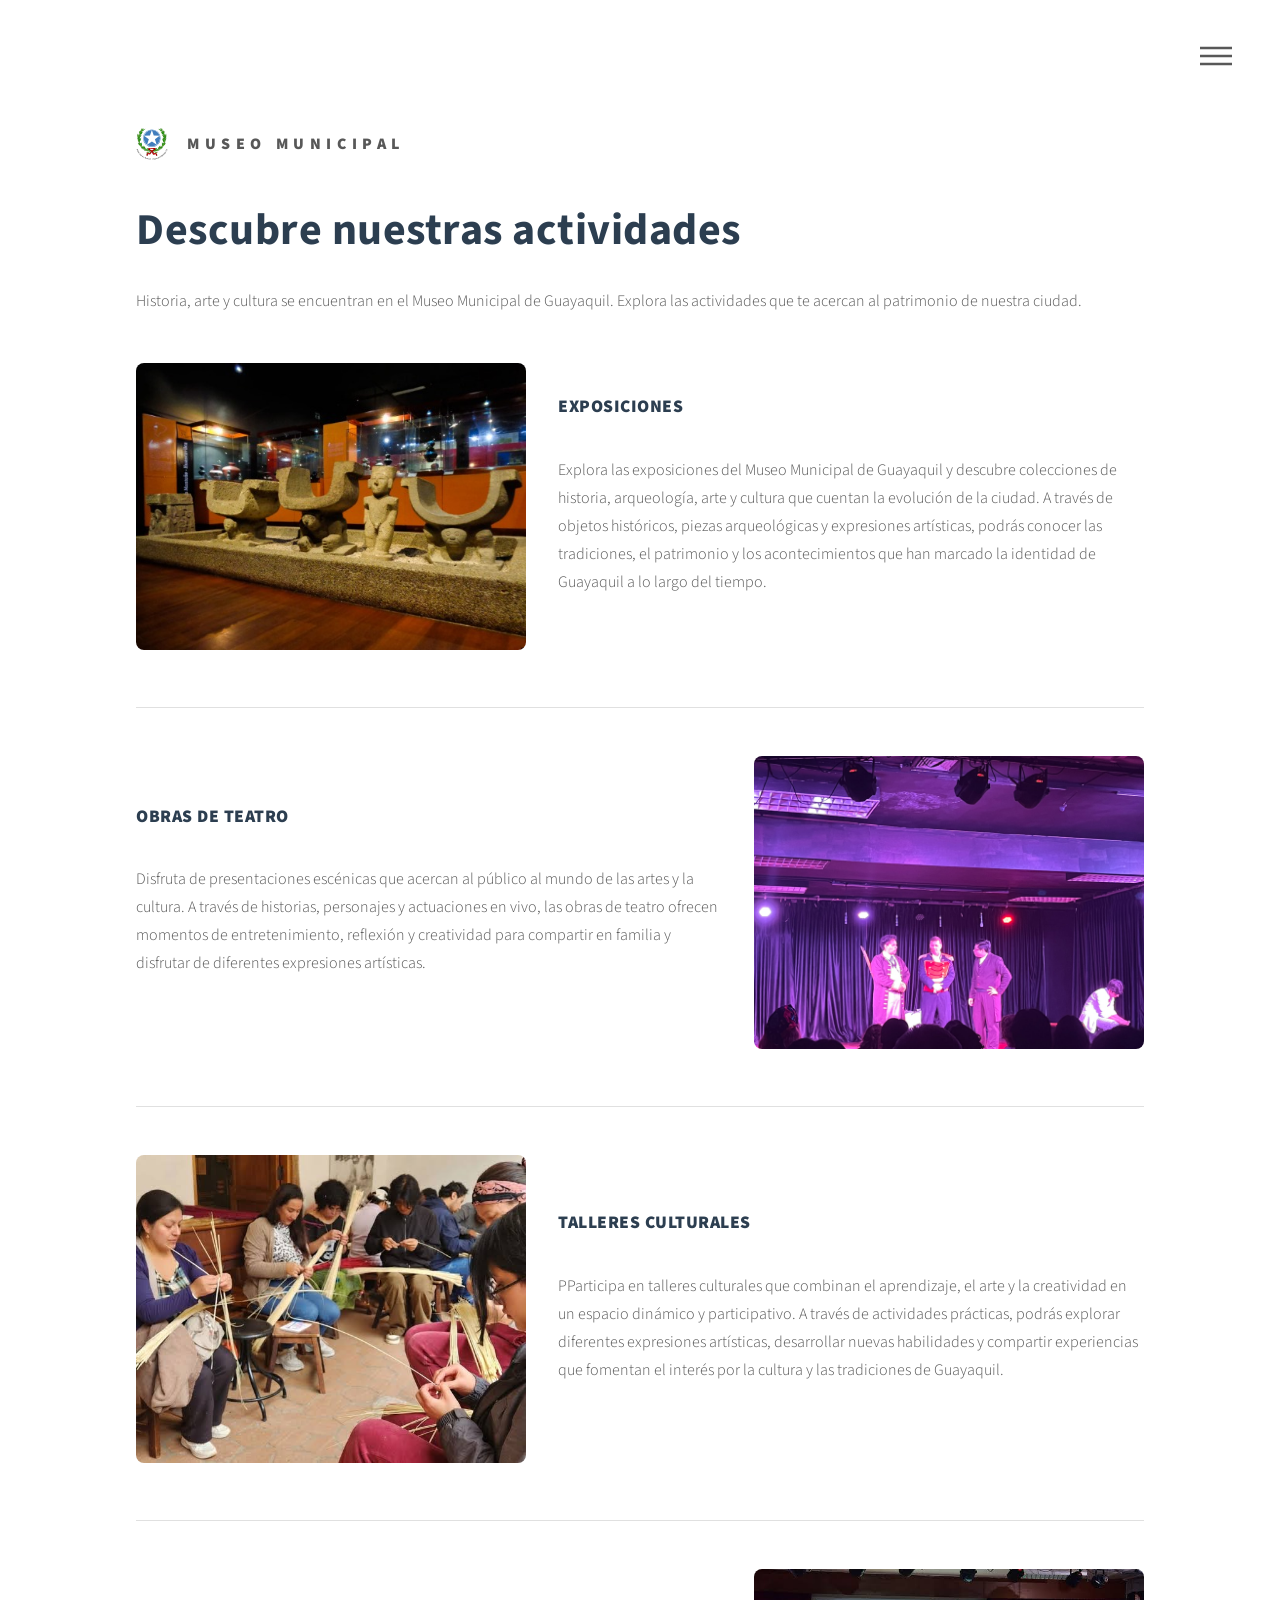
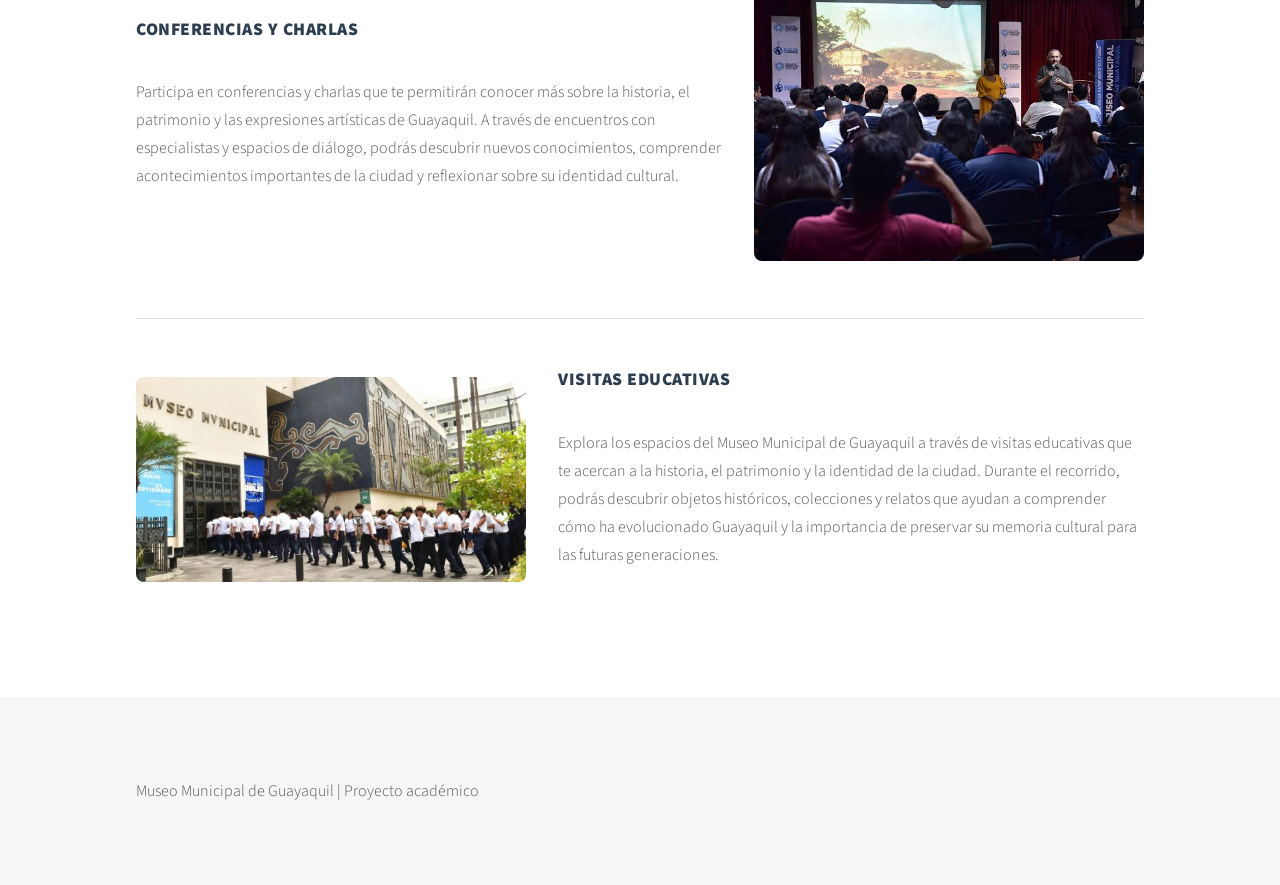
==== commit 99e461ae: "Agrega imagenes de las obras culturales" ====
--- a/Actividades.html
+++ b/Actividades.html
@@ -114,69 +114,72 @@
                     </p>
                 </header>
 
-                <section class="actividades-grid">
-
-                    <article class="actividad">
-                        <img src="images/expo.jpeg"
-                             alt="Exposición cultural del museo">
-                        <div class="actividad-contenido">
-                            <h3>Exposiciones</h3>
-                            <p>
-                                Descubre colecciones de historia, arqueología,
-                                arte y cultura que cuentan la historia de Guayaquil.
-                            </p>
-                        </div>
-                    </article>
-
-                    <article class="actividad">
-                        <img src="images/obras.jpeg"
-                             alt="Presentación de una obra teatral">
-                        <div class="actividad-contenido">
-                            <h3>Obras de teatro</h3>
-                            <p>
-                                Disfruta de presentaciones escénicas que
-                                acercan al público al mundo de las artes.
-                            </p>
-                        </div>
-                    </article>
-
-                    <article class="actividad">
-                        <img src="images/talleres.jpeg"
-                             alt="Taller artístico y educativo">
-                        <div class="actividad-contenido">
-                            <h3>Talleres culturales</h3>
-                            <p>
-                                Participa en experiencias educativas y
-                                artísticas que estimulan la creatividad.
-                            </p>
-                        </div>
-                    </article>
-
-                    <article class="actividad">
-                        <img src="images/conferencias.jpeg"
-                             alt="Conferencia cultural">
-                        <div class="actividad-contenido">
-                            <h3>Conferencias y charlas</h3>
-                            <p>
-                                Aprende sobre el patrimonio, el arte y los
-                                acontecimientos que marcaron la ciudad.
-                            </p>
-                        </div>
-                    </article>
-
-                    <article class="actividad">
-                        <img src="images/visitas.jpeg"
-                             alt="Visitantes recorriendo un museo">
-                        <div class="actividad-contenido">
-                            <h3>Visitas educativas</h3>
-                            <p>
-                                Recorre los espacios del museo y conoce más
-                                sobre la memoria y la identidad guayaquileña.
-                            </p>
-                        </div>
-                    </article>
-
-                </section>
+                <section class="actividades-lista" style="display: flex; flex-direction: column; gap: 3em; margin-top: 2em;">
+
+    <!-- 1. Exposiciones -->
+    <article style="display: flex; align-items: center; gap: 2rem; flex-wrap: wrap;">
+        <div style="flex: 1; min-width: 280px;">
+            <img src="images/expo.jpeg" alt="Exposición cultural del museo" style="width: 100%; border-radius: 8px; object-fit: cover;" />
+        </div>
+        <div style="flex: 1.5; min-width: 280px;">
+            <h2>Exposiciones</h2>
+            <p>Explora las exposiciones del Museo Municipal de Guayaquil y descubre colecciones de historia, arqueología, arte y cultura que cuentan la evolución de la ciudad. A través de objetos históricos, piezas arqueológicas y expresiones artísticas, podrás conocer las tradiciones, el patrimonio y los acontecimientos que han marcado la identidad de Guayaquil a lo largo del tiempo.</p>
+        </div>
+    </article>
+
+    <hr style="border: 0; border-top: 1px solid #e0e0e0; margin: 0;" />
+
+    <!-- 2. Obras de teatro (Imagen a la derecha) -->
+    <article style="display: flex; align-items: center; gap: 2rem; flex-wrap: wrap; flex-direction: row-reverse;">
+        <div style="flex: 1; min-width: 280px;">
+            <img src="images/obras.jpeg" alt="Presentación de una obra teatral" style="width: 100%; border-radius: 8px; object-fit: cover;" />
+        </div>
+        <div style="flex: 1.5; min-width: 280px;">
+            <h2>Obras de teatro</h2>
+            <p>Disfruta de presentaciones escénicas que acercan al público al mundo de las artes y la cultura. A través de historias, personajes y actuaciones en vivo, las obras de teatro ofrecen momentos de entretenimiento, reflexión y creatividad para compartir en familia y disfrutar de diferentes expresiones artísticas.</p>
+        </div>
+    </article>
+
+    <hr style="border: 0; border-top: 1px solid #e0e0e0; margin: 0;" />
+
+    <!-- 3. Talleres culturales -->
+    <article style="display: flex; align-items: center; gap: 2rem; flex-wrap: wrap;">
+        <div style="flex: 1; min-width: 280px;">
+            <img src="images/talleres.jpeg" alt="Taller artístico y educativo" style="width: 100%; border-radius: 8px; object-fit: cover;" />
+        </div>
+        <div style="flex: 1.5; min-width: 280px;">
+            <h2>Talleres culturales</h2>
+            <p>PParticipa en talleres culturales que combinan el aprendizaje, el arte y la creatividad en un espacio dinámico y participativo. A través de actividades prácticas, podrás explorar diferentes expresiones artísticas, desarrollar nuevas habilidades y compartir experiencias que fomentan el interés por la cultura y las tradiciones de Guayaquil.</p>
+        </div>
+    </article>
+
+    <hr style="border: 0; border-top: 1px solid #e0e0e0; margin: 0;" />
+
+    <!-- 4. Conferencias y charlas (Imagen a la derecha) -->
+    <article style="display: flex; align-items: center; gap: 2rem; flex-wrap: wrap; flex-direction: row-reverse;">
+        <div style="flex: 1; min-width: 280px;">
+            <img src="images/conferencias.jpeg" alt="Conferencia cultural" style="width: 100%; border-radius: 8px; object-fit: cover;" />
+        </div>
+        <div style="flex: 1.5; min-width: 280px;">
+            <h2>Conferencias y charlas</h2>
+            <p>Participa en conferencias y charlas que te permitirán conocer más sobre la historia, el patrimonio y las expresiones artísticas de Guayaquil. A través de encuentros con especialistas y espacios de diálogo, podrás descubrir nuevos conocimientos, comprender acontecimientos importantes de la ciudad y reflexionar sobre su identidad cultural.</p>
+        </div>
+    </article>
+
+    <hr style="border: 0; border-top: 1px solid #e0e0e0; margin: 0;" />
+
+    <!-- 5. Visitas educativas -->
+    <article style="display: flex; align-items: center; gap: 2rem; flex-wrap: wrap;">
+        <div style="flex: 1; min-width: 280px;">
+            <img src="images/visitas.jpeg" alt="Visitantes recorriendo un museo" style="width: 100%; border-radius: 8px; object-fit: cover;" />
+        </div>
+        <div style="flex: 1.5; min-width: 280px;">
+            <h2>Visitas educativas</h2>
+            <p>Explora los espacios del Museo Municipal de Guayaquil a través de visitas educativas que te acercan a la historia, el patrimonio y la identidad de la ciudad. Durante el recorrido, podrás descubrir objetos históricos, colecciones y relatos que ayudan a comprender cómo ha evolucionado Guayaquil y la importancia de preservar su memoria cultural para las futuras generaciones.</p>
+        </div>
+    </article>
+
+</section>
             </div>
         </div>
 
--- a/assets/css/main.css
+++ b/assets/css/main.css
@@ -225,6 +225,14 @@
 
 	h6 {
 		font-size: 0.8em;
+	}
+	h1, h2, h3 {
+    	color: #2c3e50; /* Tono oscuro institucional */
+    	letter-spacing: 0.5px;
+	}
+
+	#main .inner {
+    	padding-top: 2.5em; /* Ajuste de espaciado superior */
 	}
 
 	@media screen and (max-width: 980px) {
